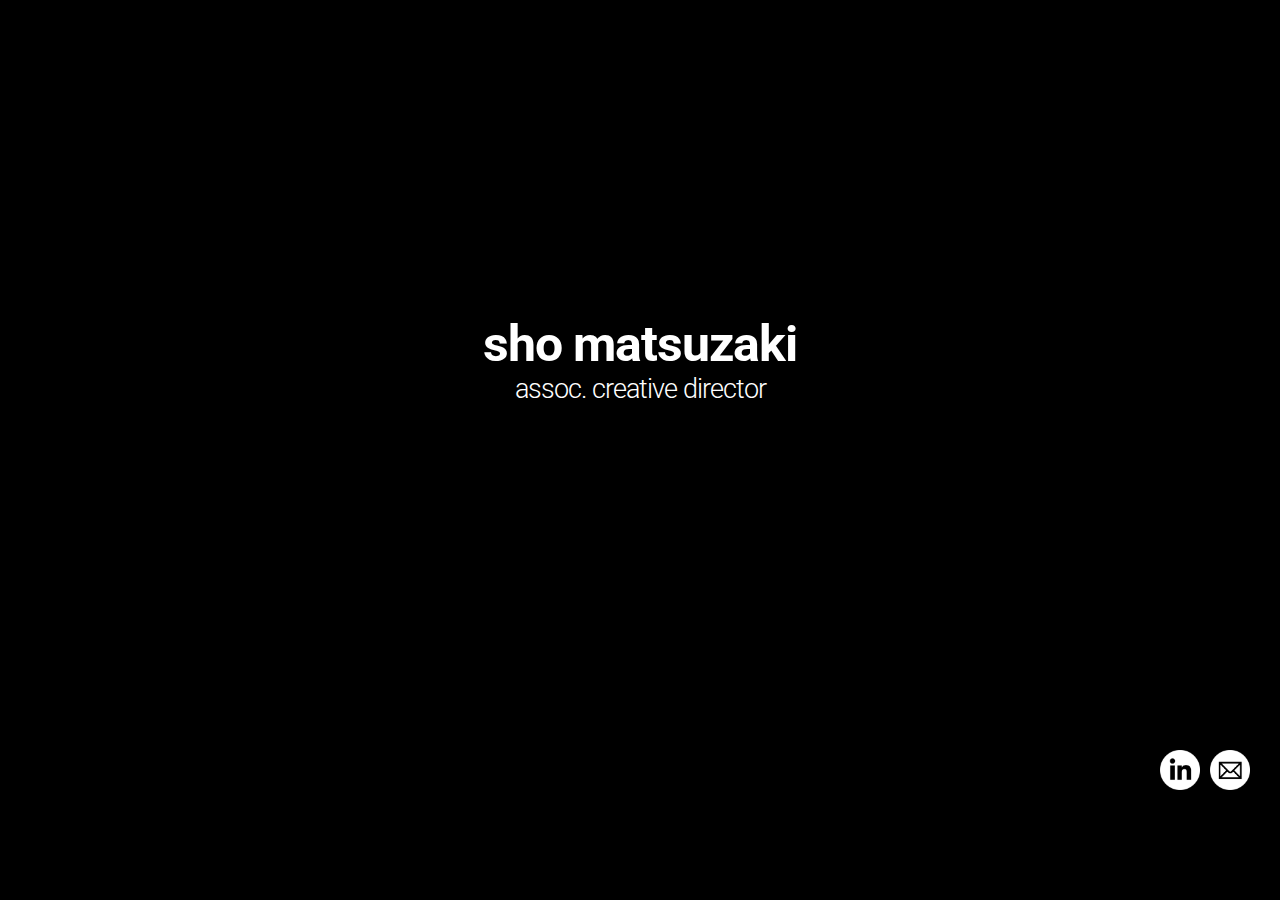
==== index.html @ 1aebb4c6 "Added email and LinkedIn icons, tweaked header." ====
<!DOCTYPE html>
<html lang="en">
	<head>
    	<meta charset="utf-8">
    	<meta name="description" content="Sho Matsuzaki is an Associate Creative Director based in New York City.">
    	<meta name="keywords" content="Sho Matsuzaki, art director, creative director, portfolio, advertising, commercial, producer, creative, tech">
    	<meta name="viewport" content="width=device-width, initial-scale=1">
	
		<title>Sho Matsuzaki</title>
		
		<link rel="stylesheet" href="css/style.css">
		
		<script	src="https://ajax.googleapis.com/ajax/libs/jquery/3.3.1/jquery.min.js"></script>

		<link href="https://fonts.googleapis.com/css?family=Roboto:300,500,700" rel="stylesheet">

		<!-- For favicon -->
		<link rel="apple-touch-icon" sizes="180x180" href="apple-touch-icon.png">
		<link rel="icon" type="image/png" sizes="32x32" href="favicon-32x32.png">
		<link rel="icon" type="image/png" sizes="16x16" href="favicon-16x16.png">
		<link rel="manifest" href="site.webmanifest">
		<link rel="mask-icon" href="safari-pinned-tab.svg" color="#5bbad5">
		<meta name="msapplication-TileColor" content="#da532c">
		<meta name="theme-color" content="#ffffff">
	</head>
	<body>
		<div id='header'>
			<video autoplay preload loop muted playsinline poster="img/reel-poster.jpg">
				<source src="video/reel.mp4" type="video/mp4" codecs="avc1.42E01E,mp4a.40.2">
				<img src="img/reel-poster.jpg">
			</video>
			<div id='name-flex'>
				<div id='name'>sho matsuzaki<span>assoc. creative director</span></div>
			</div>
		</div>
		<div id='container'>
			<div class='subheader'>
				<a id='linkedin' href='https://www.linkedin.com/in/sho-matsuzaki-84176799/' target='_blank'></a>
				<a id='email' href='mailto:sho.g.matsuzaki@gmail.com'></a>
			</div>
			<div id='allprojects'>
				<div class='project'></div>
			</div>
			<div id='about'>

			</div>
			<div class='subheader'>

			</div>
		</div>
		<script type='text/javascript' src='/js/main.js'></script>
	</body>
</html>
---- css/style.css ----
/* 
Project Name: Sho Matsuzaki Portfolio Site
Author: Sho Matsuzaki
*/

/* Box Model Hack */
* { /* Firexfox */ /* Safari/Chrome/iOS/Android */
    box-sizing: border-box; /* IE */
}

body {
    color: #ffffff;
    background-color: #000;
    font-size: 14px;
    font-family: 'Roboto', sans-serif;
    font-weight: 500;
    margin: 0 auto;
    width: 100%;
}

#header {
	display: block;
	position: relative;
	padding-bottom: 56.25%;
	width: 100%;
}

video {
	display: inline-block;
	position: absolute;
	top: 0;
	bottom: 0;
	left: 0;
	right: 0;
	width: 100%;
	height: 100%;
	-o-object-fit: contain;
	   object-fit: contain;
}

#name-flex {
	display: flex;
	display: -webkit-flex; 

	align-items: center;
	-webkit-box-align: center;
	-moz-box-align: center;
	-ms-flex-align: center;
	-webkit-align-items: center;

	justify-content: center;
	-webkit-justify-content: center;
	-webkit-box-pack: center;
	-ms-flex-pack: center;

	position: absolute;
	top: 0;
	bottom: 0;
	left: 0;
	right: 0;
	width: 100%;
	height: 100%;
}

#name {
	position: relative;
	display: block;
	z-index: 10;
	font-weight: 700;
	text-align: center;
}

#name span {
	display: block;
	font-weight: 300;
}

#container {
	margin: 0 30px;
}

.subheader {
	margin: 30px 0;
	display: flex;
	display: -webkit-flex;

	justify-content: flex-end;
	-webkit-justify-content: flex-end;
	-webkit-box-pack: flex-end;
	-ms-flex-pack: flex-end;

	align-items: center;
	-webkit-box-align: center;
	-moz-box-align: center;
	-ms-flex-align: center;
	-webkit-align-items: center;
}

#linkedin {
	width: 40px;
	height: 40px;
	background-image: url('../img/linkedin-icon.png');
	background-size: cover;
	cursor: pointer;
	margin: 0 10px;
}

#email {
	width: 40px;
	height: 40px;
	background-image: url('../img/email-icon.png');
	background-size: cover;
	cursor: pointer;
}

hr {
	border: none;
	height: 1px;
	color: #ffffff;
	background-color: #ffffff;
}

@media only screen and (min-width: 100px) {
	#name {
		letter-spacing: -1px;
		font-size: 30px;
	}

	#name span {
		letter-spacing: -1px;
		font-size: 18px;
	}
}

@media only screen and (min-width: 768px) {
	#name {
		letter-spacing: -1px;
		font-size: 50px;
	}

	#name span {
		letter-spacing: -1px;
		font-size: 27px;
	}
}

@media only screen and (min-width: 1500px) {
	#name {
		letter-spacing: -3px;
		font-size: 70px;
	}

	#name span {
		letter-spacing: -3px;
		font-size: 38px;
	}
}
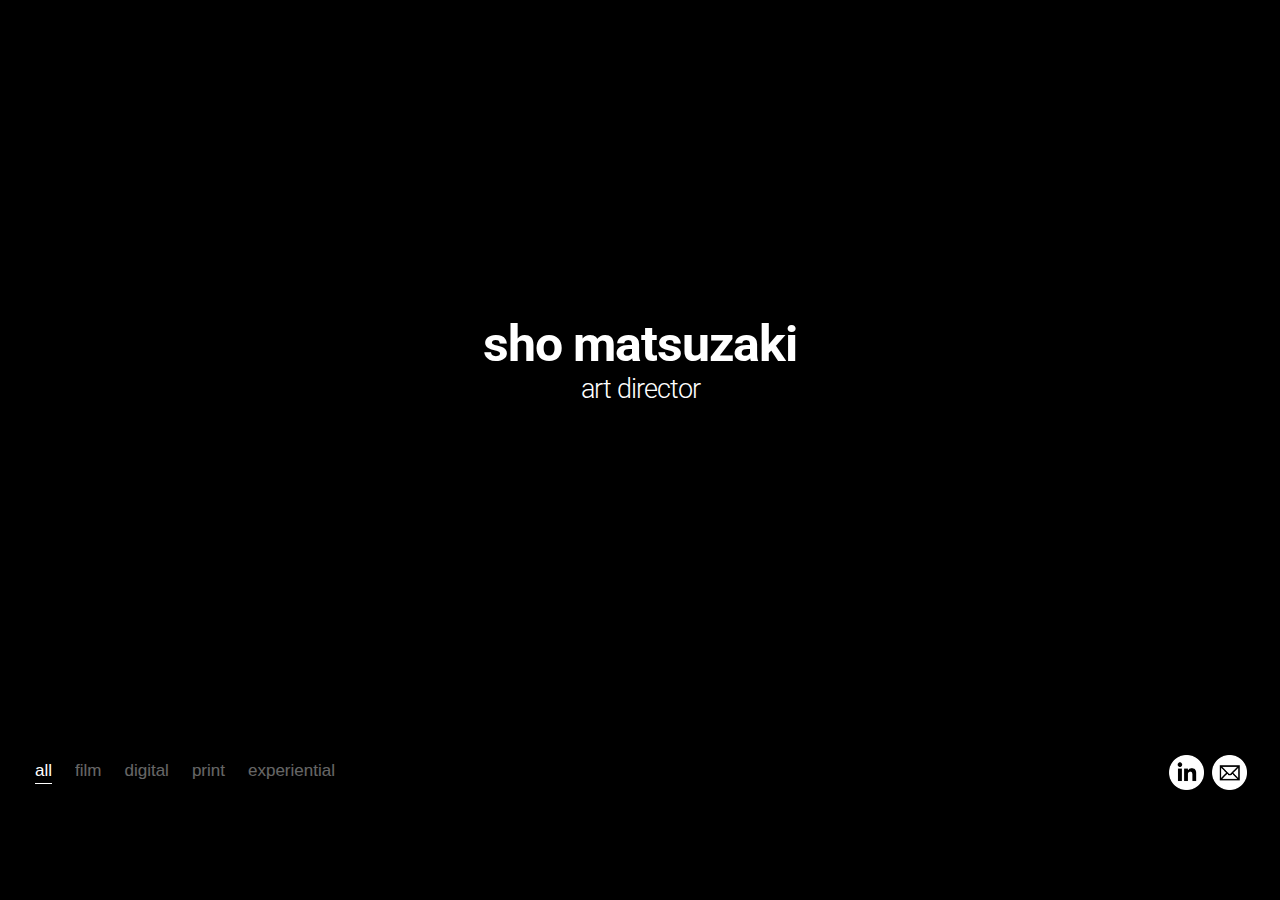
==== commit 01c8c305: "Adjusted responsiveness for mobile." ====
--- a/index.html
+++ b/index.html
@@ -30,16 +30,125 @@
 				<img src="img/reel-poster.jpg">
 			</video>
 			<div id='name-flex'>
-				<div id='name'>sho matsuzaki<span>assoc. creative director</span></div>
+				<div id='name'>sho matsuzaki<span>art director</span></div>
 			</div>
 		</div>
 		<div id='container'>
 			<div class='subheader'>
+				<div id='btncontainer'>
+					<button class='btn active' onclick="filterSelection('all')">all</button>
+					<button class='btn' onclick="filterSelection('film')">film</button>
+					<button class='btn' onclick="filterSelection('digital')">digital</button>
+					<button class='btn' onclick="filterSelection('print')">print</button>
+					<button class='btn' onclick="filterSelection('experiential')">experiential</button>
+				</div>
 				<a id='linkedin' href='https://www.linkedin.com/in/sho-matsuzaki-84176799/' target='_blank'></a>
 				<a id='email' href='mailto:sho.g.matsuzaki@gmail.com'></a>
 			</div>
 			<div id='allprojects'>
-				<div class='project'></div>
+				<!-- macy's find your beautiful -->
+				<div class='project film'>
+					<a class='thumbnail' href='index.html' style="background-image: url('img/findyourbeautiful.jpg');"></a>
+					<div class='projectinfo'>
+						<div class='category'>film //</div>
+						macy's <span>find your beautiful</span>
+					</div>
+				</div>
+				<!-- bacardi snapchat music video -->
+				<div class='project digital'>
+					<a class='thumbnail' href='index.html' style="background-image: url('img/snapchatmusicvideo.jpg');"></a>
+					<div class='projectinfo'>
+						<div class='category'>digital //</div>
+						bacardi <span>snapchat music video</span>
+					</div>
+				</div>
+				<!-- directv sports illustrated swimsuit -->
+				<div class='project film'>
+					<a class='thumbnail' href='index.html' style="background-image: url('img/siswimsuit.jpg');"></a>
+					<div class='projectinfo'>
+						<div class='category'>film //</div>
+						directv <span>sports illustrated swimsuit</span>
+					</div>
+				</div>
+				<!-- columbia records russ per minute -->
+				<div class='project digital'>
+					<a class='thumbnail' href='index.html' style="background-image: url('img/russperminute.jpg');"></a>
+					<div class='projectinfo'>
+						<div class='category'>digital //</div>
+						columbia records <span>russ per minute</span>
+					</div>
+				</div>
+				<!-- macys deeper beauty -->
+				<div class='project film'>
+					<a class='thumbnail' href='index.html' style="background-image: url('img/deeperbeauty.jpg');"></a>
+					<div class='projectinfo'>
+						<div class='category'>film //</div>
+						macys <span>deeper beauty</span>
+					</div>
+				</div>
+				<!-- bombay ingredients of a masterpiece -->
+				<div class='project experiential'>
+					<a class='thumbnail' href='index.html' style="background-image: url('img/ingredientsofamasterpiece.jpg');"></a>
+					<div class='projectinfo'>
+						<div class='category'>experiential //</div>
+						bombay sapphire <span>ingredients of a masterpiece</span></div>
+				</div>
+				<!-- pedigree adoptable mask -->
+				<div class='project digital'>
+					<a class='thumbnail' href='index.html' style="background-image: url('img/adoptablemask.jpg');"></a>
+					<div class='projectinfo'>
+						<div class='category'>digital //</div>
+						pedigree <span>adoptable mask</span>
+					</div>
+				</div>
+				<!-- bacardi lime launch -->
+				<div class='project print'>
+					<a class='thumbnail' href='index.html' style="background-image: url('img/bacardilime.jpg');"></a>
+					<div class='projectinfo'>
+						<div class='category'>print //</div>
+						bacardi <span>lime launch</span>
+					</div>
+				</div>
+				<!-- bombay artifier -->
+				<div class='project digital'>
+					<a class='thumbnail' href='index.html' style="background-image: url('img/artifier.jpg');"></a>
+					<div class='projectinfo'>
+						<div class='category'>digital //</div>
+						bombay sapphire <span>artifier</span>
+					</div>
+				</div>
+				<!-- macys remarkable shot -->
+				<div class='project digital'>
+					<a class='thumbnail' href='index.html' style="background-image: url('img/remarkableshot.jpg');"></a>
+					<div class='projectinfo'>
+						<div class='category'>digital //</div>
+						macys <span>remarkable shot</span>
+					</div>
+				</div>
+				<!-- bacardi halloween -->
+				<div class='project print'>
+					<a class='thumbnail' href='index.html' style="background-image: url('img/bacardihalloween.jpg');"></a>
+					<div class='projectinfo'>
+						<div class='category'>print //</div>
+						bacardi <span>halloween</span>
+					</div>
+				</div>
+				<!-- bombay stirred masterpieces -->
+				<div class='project film'>
+					<a class='thumbnail' href='index.html' style="background-image: url('img/stirredmasterpieces.jpg');"></a>
+					<div class='projectinfo'>
+						<div class='category'>film //</div>
+						bombay sapphire <span>stirred masterpieces</span>
+					</div>
+				</div>
+				<!-- m&m's candyman remix -->
+				<div class='project digital'>
+					<a class='thumbnail' href='index.html' style="background-image: url('img/candymanremix.jpg');"></a>
+					<div class='projectinfo'>
+						<div class='category'>digital //</div>
+						m&m's <span>candyman remix</span>
+					</div>
+				</div>
 			</div>
 			<div id='about'>
 
@@ -48,6 +157,6 @@
 
 			</div>
 		</div>
-		<script type='text/javascript' src='/js/main.js'></script>
+		<script type='text/javascript' src='js/main.js'></script>
 	</body>
 </html>--- a/css/style.css
+++ b/css/style.css
@@ -1,9 +1,8 @@
-/* 
+/*
 Project Name: Sho Matsuzaki Portfolio Site
 Author: Sho Matsuzaki
 */
 
-/* Box Model Hack */
 * { /* Firexfox */ /* Safari/Chrome/iOS/Android */
     box-sizing: border-box; /* IE */
 }
@@ -75,12 +74,7 @@
 	font-weight: 300;
 }
 
-#container {
-	margin: 0 30px;
-}
-
 .subheader {
-	margin: 30px 0;
 	display: flex;
 	display: -webkit-flex;
 
@@ -97,20 +91,119 @@
 }
 
 #linkedin {
-	width: 40px;
-	height: 40px;
 	background-image: url('../img/linkedin-icon.png');
 	background-size: cover;
 	cursor: pointer;
-	margin: 0 10px;
 }
 
 #email {
-	width: 40px;
-	height: 40px;
 	background-image: url('../img/email-icon.png');
 	background-size: cover;
 	cursor: pointer;
+}
+
+.category {
+	display: inline;
+	opacity: .4;
+}
+
+#btncontainer {
+	margin-right: auto;
+}
+
+button {
+	font-weight: 500;
+	text-decoration: none;
+	border: none;
+	background: #000000;
+	padding: 0;
+	opacity: .4;
+	transition:.5s;
+	-o-transition:.5s;
+ 	-ms-transition:.5s;
+ 	-moz-transition:.5s;
+ 	-webkit-transition:.5s;
+ 	cursor: pointer;
+ 	color: #ffffff;
+}
+
+button:hover {
+	border-bottom-width: 1px;
+	border-bottom-style: solid;
+	padding-bottom: 2px;
+	opacity: 1;
+	transition:.5s;
+	-o-transition:.5s;
+ 	-ms-transition:.5s;
+ 	-moz-transition:.5s;
+ 	-webkit-transition:.5s;
+}
+
+button:focus {
+	outline:0;
+}
+
+.active {
+	border-bottom-width: 1px;
+	border-bottom-style: solid;
+	padding-bottom: 2px;
+	opacity: 1;
+}
+
+.show {
+	display: block!important;
+}
+
+#allprojects {
+	display: flex;
+	display: -webkit-flex;
+
+	justify-content: space-around;
+	-webkit-justify-content: space-around;
+	-webkit-box-pack: space-around;
+	-ms-flex-pack: space-around;
+
+	align-items: center;
+	-webkit-box-align: center;
+	-moz-box-align: center;
+	-ms-flex-align: center;
+	-webkit-align-items: center;
+
+	flex-wrap: wrap;
+}
+
+.project {
+	/*By default, no projects appear*/
+	display: none;
+}
+
+.thumbnail {
+	display: block;
+	background-size: cover;
+	cursor: pointer;
+	opacity: 1;
+	transition:.5s;
+	-o-transition:.5s;
+ 	-ms-transition:.5s;
+ 	-moz-transition:.5s;
+ 	-webkit-transition:.5s;
+}
+
+.thumbnail:hover {
+	opacity: .5;
+	transition:.5s;
+	-o-transition:.5s;
+ 	-ms-transition:.5s;
+ 	-moz-transition:.5s;
+ 	-webkit-transition:.5s;
+}
+
+.projectinfo {
+	text-align: center;
+}
+
+.projectinfo span {
+	font-weight: 300;
 }
 
 hr {
@@ -120,7 +213,19 @@
 	background-color: #ffffff;
 }
 
+/*----------------------------------*/
+/* MEDIA QUERIES                    */
+/*----------------------------------*/
+
 @media only screen and (min-width: 100px) {
+	#container {
+		margin: 0 20px;
+	}
+
+	.subheader {
+		margin: 24px 0;
+	}
+
 	#name {
 		letter-spacing: -1px;
 		font-size: 30px;
@@ -130,9 +235,43 @@
 		letter-spacing: -1px;
 		font-size: 18px;
 	}
+
+	#linkedin, #email {
+		width: 23px;
+		height: 23px;
+	}
+
+	#linkedin {
+		margin-right: 6px;
+	}
+
+	.thumbnail {
+		width: 90vw;
+		height: 50.5vw;
+	}
+
+	.projectinfo, button {
+		font-size: 12px;
+	}
+
+	.projectinfo {
+		margin: 14px 0 26px 0;
+	}
+
+	button {
+		margin: 0 4px;
+	}
 }
 
 @media only screen and (min-width: 768px) {
+	#container {
+		margin: 0 25px;
+	}
+
+	.subheader {
+		margin: 35px 0;
+	}
+
 	#name {
 		letter-spacing: -1px;
 		font-size: 50px;
@@ -142,16 +281,72 @@
 		letter-spacing: -1px;
 		font-size: 27px;
 	}
+
+	#linkedin, #email {
+		width: 35px;
+		height: 35px;
+		margin-right: 8px;
+	}
+
+	.thumbnail {
+		width: 46vw;
+		height: 27vw;
+	}
+
+	.projectinfo, button {
+		font-size: 13.5px;
+	}
+
+	button {
+		margin: 0 8px;
+	}
+
+	.projectinfo {
+		margin: 16px 0 36px 0;
+	}
+}
+
+@media only screen and (min-width: 1000px) {
+	.projectinfo, button {
+		font-size: 17px;
+	}
+
+	button {
+		margin: 0 10px;
+	}
 }
 
 @media only screen and (min-width: 1500px) {
+	#container {
+		margin: 0 30px;
+	}
+
+	.subheader {
+		margin: 40px 0;
+	}
+
 	#name {
 		letter-spacing: -3px;
 		font-size: 70px;
 	}
 
 	#name span {
-		letter-spacing: -3px;
+		letter-spacing: -2px;
 		font-size: 38px;
 	}
+
+	#linkedin, #email {
+		width: 40px;
+		height: 40px;
+		margin-right: 10px;
+	}
+
+	.thumbnail {
+		width: 46vw;
+		height: 27vw;
+	}
+
+	.projectinfo {
+		margin: 20px 0 44px 0;
+	}
 }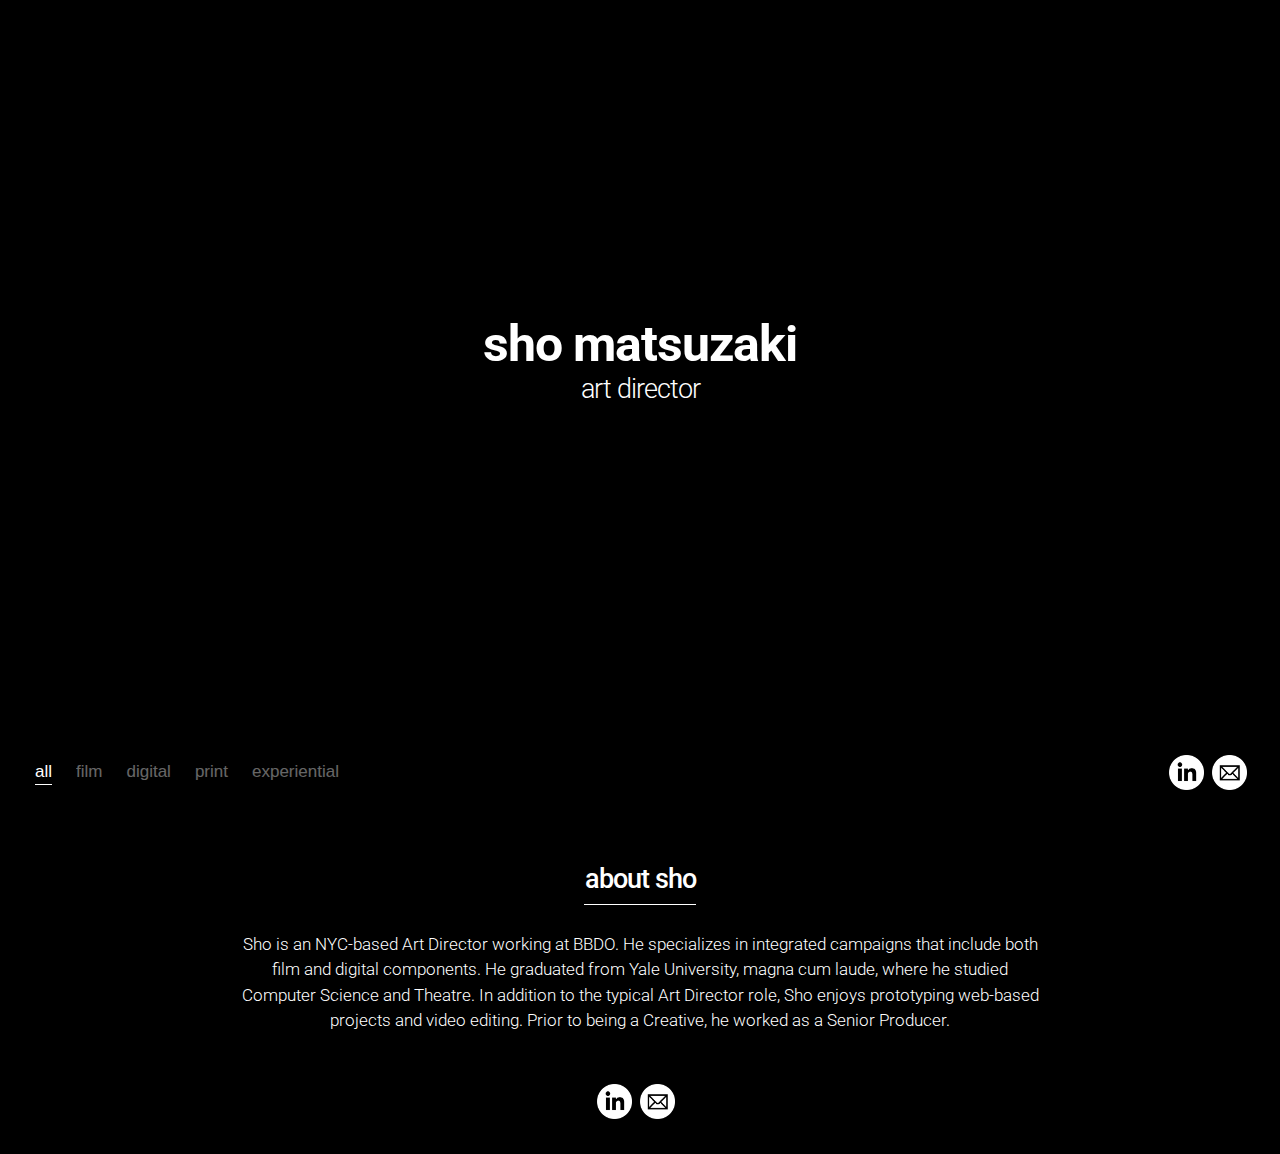
==== commit dbf1d266: "Added about me and footer." ====
--- a/index.html
+++ b/index.html
@@ -34,7 +34,7 @@
 			</div>
 		</div>
 		<div id='container'>
-			<div class='subheader'>
+			<div class='subheader rightaligned'>
 				<div id='btncontainer'>
 					<button class='btn active' onclick="filterSelection('all')">all</button>
 					<button class='btn' onclick="filterSelection('film')">film</button>
@@ -151,10 +151,12 @@
 				</div>
 			</div>
 			<div id='about'>
-
+				<h2>about sho</h2>
+				Sho is an NYC-based Art Director working at BBDO. He specializes in integrated campaigns that include both film and digital components. He graduated from Yale University, magna cum laude, where he studied Computer Science and Theatre. In addition to the typical Art Director role, Sho enjoys prototyping web-based projects and video editing. Prior to being a Creative, he worked as a Senior Producer.
 			</div>
-			<div class='subheader'>
-
+			<div class='subheader centered'>
+				<a id='linkedin' href='https://www.linkedin.com/in/sho-matsuzaki-84176799/' target='_blank'></a>
+				<a id='email' href='mailto:sho.g.matsuzaki@gmail.com'></a>
 			</div>
 		</div>
 		<script type='text/javascript' src='js/main.js'></script>
--- a/css/style.css
+++ b/css/style.css
@@ -78,16 +78,25 @@
 	display: flex;
 	display: -webkit-flex;
 
-	justify-content: flex-end;
-	-webkit-justify-content: flex-end;
-	-webkit-box-pack: flex-end;
-	-ms-flex-pack: flex-end;
-
 	align-items: center;
 	-webkit-box-align: center;
 	-moz-box-align: center;
 	-ms-flex-align: center;
 	-webkit-align-items: center;
+}
+
+.rightaligned {
+	justify-content: flex-end;
+	-webkit-justify-content: flex-end;
+	-webkit-box-pack: flex-end;
+	-ms-flex-pack: flex-end;
+}
+
+.centered {
+	justify-content: center;
+	-webkit-justify-content: center;
+	-webkit-box-pack: center;
+	-ms-flex-pack: center;
 }
 
 #linkedin {
@@ -206,6 +215,23 @@
 	font-weight: 300;
 }
 
+#about {
+	display: block;
+	font-weight: 300;
+	line-height: 1.5;
+	text-align: center;
+}
+
+h2 {
+	display: block;
+	font-weight: 500;
+	padding: 4px 0;
+	margin: 0 auto;
+	text-align: center;
+	border-bottom-width: 1px;
+	border-bottom-style: solid;
+}
+
 hr {
 	border: none;
 	height: 1px;
@@ -231,7 +257,7 @@
 		font-size: 30px;
 	}
 
-	#name span {
+	#name span, h2 {
 		letter-spacing: -1px;
 		font-size: 18px;
 	}
@@ -261,6 +287,16 @@
 	button {
 		margin: 0 4px;
 	}
+
+	#about {
+		margin: 20px auto 40px auto;
+		width: 100%;
+	}
+	
+	h2 {
+		width: 76px;
+		margin-bottom: 18px;
+	}
 }
 
 @media only screen and (min-width: 768px) {
@@ -277,7 +313,7 @@
 		font-size: 50px;
 	}
 
-	#name span {
+	#name span, h2 {
 		letter-spacing: -1px;
 		font-size: 27px;
 	}
@@ -304,15 +340,29 @@
 	.projectinfo {
 		margin: 16px 0 36px 0;
 	}
+
+	#about {
+		margin: 30px auto 50px auto;
+		width: 700px;
+	}
+
+	h2 {
+		width: 112px;
+		margin-bottom: 27px;
+	}
 }
 
 @media only screen and (min-width: 1000px) {
-	.projectinfo, button {
+	body, .projectinfo, button {
 		font-size: 17px;
 	}
 
 	button {
 		margin: 0 10px;
+	}
+
+	#about {
+		width: 800px;
 	}
 }
 
@@ -349,4 +399,15 @@
 	.projectinfo {
 		margin: 20px 0 44px 0;
 	}
+
+	#about {
+		margin: 40px auto 60px auto;
+		width: 900px;
+	}
+
+	h2 {
+		font-size: 30px;
+		width: 128px;
+		margin-bottom: 30px;
+	}
 }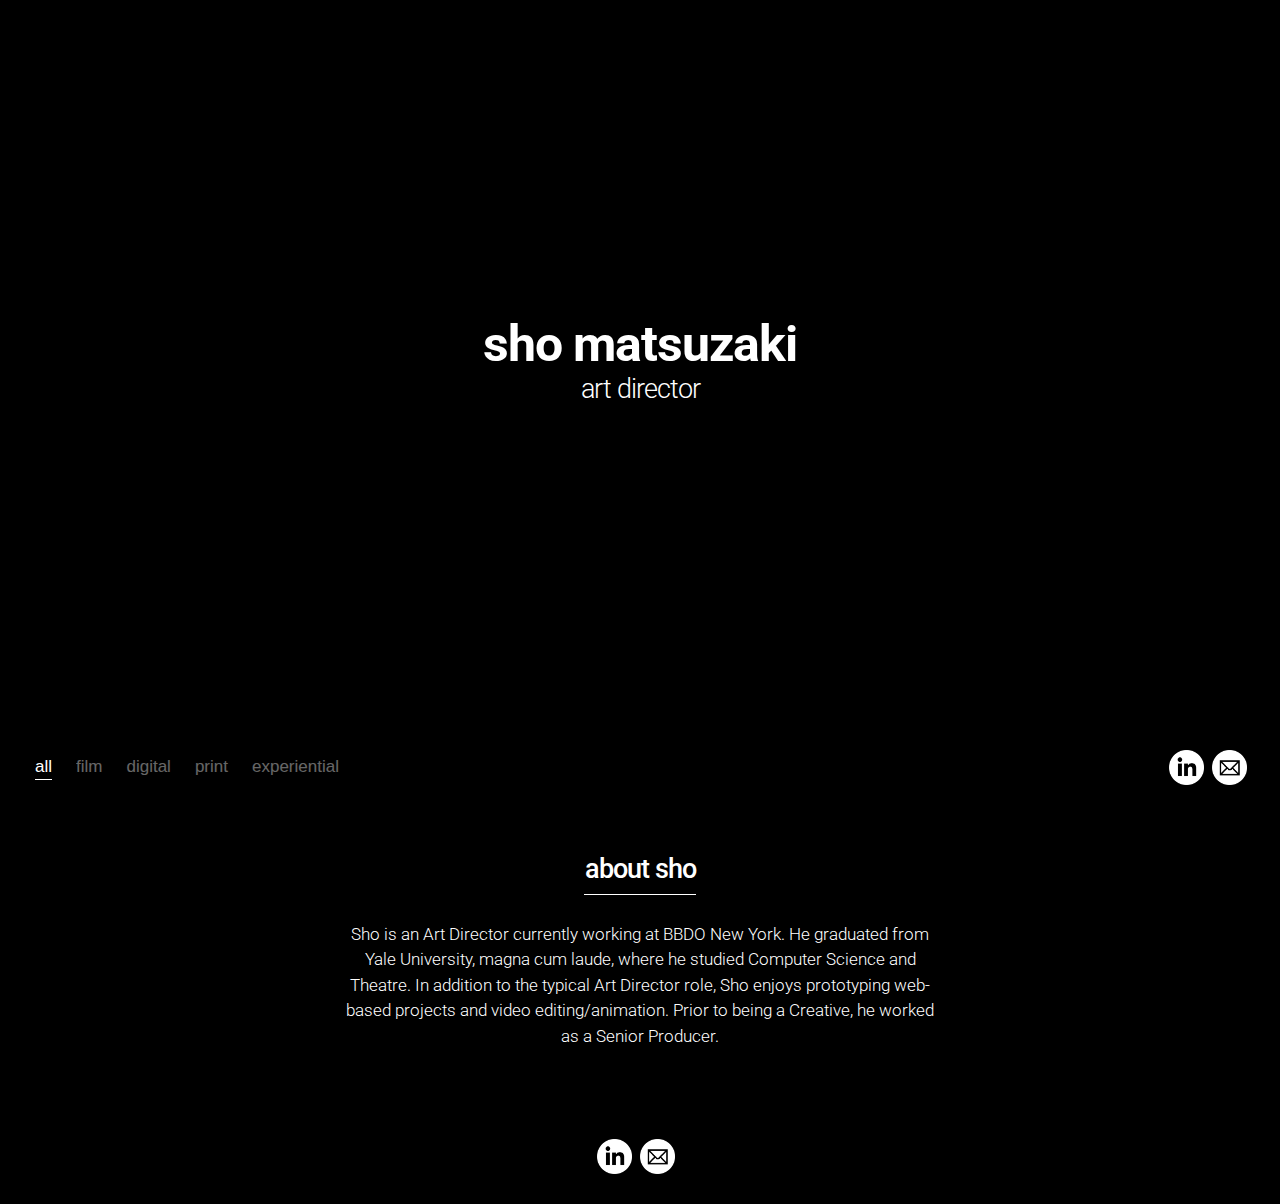
==== commit bb480545: "Added view for print pieces." ====
--- a/index.html
+++ b/index.html
@@ -2,7 +2,7 @@
 <html lang="en">
 	<head>
     	<meta charset="utf-8">
-    	<meta name="description" content="Sho Matsuzaki is an Associate Creative Director based in New York City.">
+    	<meta name="description" content="Sho Matsuzaki is an Art Director based in New York City.">
     	<meta name="keywords" content="Sho Matsuzaki, art director, creative director, portfolio, advertising, commercial, producer, creative, tech">
     	<meta name="viewport" content="width=device-width, initial-scale=1">
 	
@@ -12,7 +12,7 @@
 		
 		<script	src="https://ajax.googleapis.com/ajax/libs/jquery/3.3.1/jquery.min.js"></script>
 
-		<link href="https://fonts.googleapis.com/css?family=Roboto:300,500,700" rel="stylesheet">
+		<link href="https://fonts.googleapis.com/css?family=Roboto:300,500" rel="stylesheet">
 
 		<!-- For favicon -->
 		<link rel="apple-touch-icon" sizes="180x180" href="apple-touch-icon.png">
@@ -24,6 +24,14 @@
 		<meta name="theme-color" content="#ffffff">
 	</head>
 	<body>
+		<!--
+		I grow old ... I grow old ...
+		I shall wear the bottoms of my trousers rolled.
+		Shall I part my hair behind?   Do I dare to eat a peach?
+		I shall wear white flannel trousers, and walk upon the beach.
+		I have heard the mermaids singing, each to each.
+		I do not think that they will sing to me. - T.S. Eliot (my favorite poem)
+		-->
 		<div id='header'>
 			<video autoplay preload loop muted playsinline poster="img/reel-poster.jpg">
 				<source src="video/reel.mp4" type="video/mp4" codecs="avc1.42E01E,mp4a.40.2">
@@ -48,7 +56,7 @@
 			<div id='allprojects'>
 				<!-- macy's find your beautiful -->
 				<div class='project film'>
-					<a class='thumbnail' href='index.html' style="background-image: url('img/findyourbeautiful.jpg');"></a>
+					<a class='thumbnail' href='findyourbeautiful.html' style="background-image: url('img/findyourbeautiful.jpg');"></a>
 					<div class='projectinfo'>
 						<div class='category'>film //</div>
 						macy's <span>find your beautiful</span>
@@ -56,23 +64,23 @@
 				</div>
 				<!-- bacardi snapchat music video -->
 				<div class='project digital'>
-					<a class='thumbnail' href='index.html' style="background-image: url('img/snapchatmusicvideo.jpg');"></a>
+					<a class='thumbnail' href='snapchatmusicvideo.html' style="background-image: url('img/snapchatmusicvideo.jpg');"></a>
 					<div class='projectinfo'>
 						<div class='category'>digital //</div>
 						bacardi <span>snapchat music video</span>
 					</div>
 				</div>
 				<!-- directv sports illustrated swimsuit -->
-				<div class='project film'>
-					<a class='thumbnail' href='index.html' style="background-image: url('img/siswimsuit.jpg');"></a>
+				<div class='project film print'>
+					<a class='thumbnail' href='siswimsuit.html' style="background-image: url('img/siswimsuit.jpg');"></a>
 					<div class='projectinfo'>
-						<div class='category'>film //</div>
+						<div class='category'>film + print //</div>
 						directv <span>sports illustrated swimsuit</span>
 					</div>
 				</div>
 				<!-- columbia records russ per minute -->
 				<div class='project digital'>
-					<a class='thumbnail' href='index.html' style="background-image: url('img/russperminute.jpg');"></a>
+					<a class='thumbnail' href='russperminute.html' style="background-image: url('img/russperminute.jpg');"></a>
 					<div class='projectinfo'>
 						<div class='category'>digital //</div>
 						columbia records <span>russ per minute</span>
@@ -80,7 +88,7 @@
 				</div>
 				<!-- macys deeper beauty -->
 				<div class='project film'>
-					<a class='thumbnail' href='index.html' style="background-image: url('img/deeperbeauty.jpg');"></a>
+					<a class='thumbnail' href='deeperbeauty.html' style="background-image: url('img/deeperbeauty.jpg');"></a>
 					<div class='projectinfo'>
 						<div class='category'>film //</div>
 						macys <span>deeper beauty</span>
@@ -88,14 +96,14 @@
 				</div>
 				<!-- bombay ingredients of a masterpiece -->
 				<div class='project experiential'>
-					<a class='thumbnail' href='index.html' style="background-image: url('img/ingredientsofamasterpiece.jpg');"></a>
+					<a class='thumbnail' href='ingredientsofamasterpiece.html' style="background-image: url('img/ingredientsofamasterpiece.jpg');"></a>
 					<div class='projectinfo'>
 						<div class='category'>experiential //</div>
 						bombay sapphire <span>ingredients of a masterpiece</span></div>
 				</div>
 				<!-- pedigree adoptable mask -->
 				<div class='project digital'>
-					<a class='thumbnail' href='index.html' style="background-image: url('img/adoptablemask.jpg');"></a>
+					<a class='thumbnail' href='adoptablemask.html' style="background-image: url('img/adoptablemask.jpg');"></a>
 					<div class='projectinfo'>
 						<div class='category'>digital //</div>
 						pedigree <span>adoptable mask</span>
@@ -103,7 +111,7 @@
 				</div>
 				<!-- bacardi lime launch -->
 				<div class='project print'>
-					<a class='thumbnail' href='index.html' style="background-image: url('img/bacardilime.jpg');"></a>
+					<a class='thumbnail' href='bacardilime.html' style="background-image: url('img/bacardilime.jpg');"></a>
 					<div class='projectinfo'>
 						<div class='category'>print //</div>
 						bacardi <span>lime launch</span>
@@ -111,7 +119,7 @@
 				</div>
 				<!-- bombay artifier -->
 				<div class='project digital'>
-					<a class='thumbnail' href='index.html' style="background-image: url('img/artifier.jpg');"></a>
+					<a class='thumbnail' href='artifier.html' style="background-image: url('img/artifier.jpg');"></a>
 					<div class='projectinfo'>
 						<div class='category'>digital //</div>
 						bombay sapphire <span>artifier</span>
@@ -119,7 +127,7 @@
 				</div>
 				<!-- macys remarkable shot -->
 				<div class='project digital'>
-					<a class='thumbnail' href='index.html' style="background-image: url('img/remarkableshot.jpg');"></a>
+					<a class='thumbnail' href='remarkableshot.html' style="background-image: url('img/remarkableshot.jpg');"></a>
 					<div class='projectinfo'>
 						<div class='category'>digital //</div>
 						macys <span>remarkable shot</span>
@@ -127,23 +135,23 @@
 				</div>
 				<!-- bacardi halloween -->
 				<div class='project print'>
-					<a class='thumbnail' href='index.html' style="background-image: url('img/bacardihalloween.jpg');"></a>
+					<a class='thumbnail' href='bacardihalloween.html' style="background-image: url('img/bacardihalloween.jpg');"></a>
 					<div class='projectinfo'>
 						<div class='category'>print //</div>
 						bacardi <span>halloween</span>
 					</div>
 				</div>
 				<!-- bombay stirred masterpieces -->
-				<div class='project film'>
-					<a class='thumbnail' href='index.html' style="background-image: url('img/stirredmasterpieces.jpg');"></a>
+				<div class='project film experiential'>
+					<a class='thumbnail' href='stirredmasterpieces.html' style="background-image: url('img/stirredmasterpieces.jpg');"></a>
 					<div class='projectinfo'>
-						<div class='category'>film //</div>
+						<div class='category'>film + experiential //</div>
 						bombay sapphire <span>stirred masterpieces</span>
 					</div>
 				</div>
 				<!-- m&m's candyman remix -->
 				<div class='project digital'>
-					<a class='thumbnail' href='index.html' style="background-image: url('img/candymanremix.jpg');"></a>
+					<a class='thumbnail' href='candymanremix.html' style="background-image: url('img/candymanremix.jpg');"></a>
 					<div class='projectinfo'>
 						<div class='category'>digital //</div>
 						m&m's <span>candyman remix</span>
@@ -152,7 +160,7 @@
 			</div>
 			<div id='about'>
 				<h2>about sho</h2>
-				Sho is an NYC-based Art Director working at BBDO. He specializes in integrated campaigns that include both film and digital components. He graduated from Yale University, magna cum laude, where he studied Computer Science and Theatre. In addition to the typical Art Director role, Sho enjoys prototyping web-based projects and video editing. Prior to being a Creative, he worked as a Senior Producer.
+				Sho is an Art Director currently working at BBDO New York. He graduated from Yale University, magna cum laude, where he studied Computer Science and Theatre. In addition to the typical Art Director role, Sho enjoys prototyping web-based projects and video editing/animation. Prior to being a Creative, he worked as a Senior Producer.
 			</div>
 			<div class='subheader centered'>
 				<a id='linkedin' href='https://www.linkedin.com/in/sho-matsuzaki-84176799/' target='_blank'></a>
--- a/css/style.css
+++ b/css/style.css
@@ -8,10 +8,12 @@
 }
 
 body {
+	/*----MAIN STYLE GUIDE----*/
     color: #ffffff;
     background-color: #000;
+    font-family: 'Roboto', sans-serif;
+    /*-------------------*/
     font-size: 14px;
-    font-family: 'Roboto', sans-serif;
     font-weight: 500;
     margin: 0 auto;
     width: 100%;
@@ -163,7 +165,7 @@
 	display: block!important;
 }
 
-#allprojects {
+#allprojects, #printview {
 	display: flex;
 	display: -webkit-flex;
 
@@ -232,6 +234,17 @@
 	border-bottom-style: solid;
 }
 
+/*----------------------------------*/
+/* DETAIL PAGES                     */
+/*----------------------------------*/
+
+#subname {
+	margin-right: auto;
+	text-decoration: none;
+	color: #ffffff;
+	display: inline-block;
+}
+
 hr {
 	border: none;
 	height: 1px;
@@ -239,6 +252,118 @@
 	background-color: #ffffff;
 }
 
+#projectcontainer {
+	margin: 0 auto;
+}
+
+h3 {
+	display: block;
+	margin: 20px auto 20px auto;
+	text-align: center;
+	font-size: 24px;
+	font-weight: 500;
+}
+
+h3 span {
+	font-weight: 300;
+}
+
+p {
+	display: block;
+	margin: 10px auto 60px auto;
+	font-weight: 300;
+	line-height: 1.5;
+	text-align: left;
+	font-size: 15px;
+}
+
+.projectvid {
+	display: block;
+	position: relative;
+	padding-bottom: 56.25%;
+	height: 0;
+	overflow: hidden;
+	max-width: 100%;
+}
+
+.projectvid iframe, object, embed {
+	position: absolute;
+	top: 0;
+	left: 0;
+	width: 100%;
+	height: 100%;
+}
+
+#nav {
+	display: flex;
+	display: -webkit-flex;
+
+	justify-content: center;
+	-webkit-justify-content: center;
+	-webkit-box-pack: center;
+	-ms-flex-pack: center;
+
+	align-items: center;
+	-webkit-box-align: center;
+	-moz-box-align: center;
+	-ms-flex-align: center;
+	-webkit-align-items: center;
+}
+
+.navoption {
+	opacity: .4;
+	transition:.5s;
+	-o-transition:.5s;
+ 	-ms-transition:.5s;
+ 	-moz-transition:.5s;
+ 	-webkit-transition:.5s;
+ 	text-decoration: none;
+ 	color: #ffffff;
+}
+
+.arrow {
+	border: solid white;
+ 	border-width: 0 1px 1px 0;
+ 	display: inline-block;
+}
+
+#leftarrow {
+	transform: rotate(135deg);
+  	-webkit-transform: rotate(135deg);
+  	margin-left: 20px;
+}
+
+#rightarrow {
+	transform: rotate(-45deg);
+  	-webkit-transform: rotate(-45deg);
+  	margin-right: 20px;
+}
+
+#home {
+	background-image: url('../img/home-icon.png');
+	background-size: cover;
+	opacity: .4;
+	transition:.5s;
+	-o-transition:.5s;
+ 	-ms-transition:.5s;
+ 	-moz-transition:.5s;
+ 	-webkit-transition:.5s;
+}
+
+.navoption:hover, #home:hover {
+	opacity: 1;
+	transition:.5s;
+	-o-transition:.5s;
+ 	-ms-transition:.5s;
+ 	-moz-transition:.5s;
+ 	-webkit-transition:.5s;
+}
+
+#printview img {
+	width: 100%;
+	padding-bottom: 12px;
+}
+
 /*----------------------------------*/
 /* MEDIA QUERIES                    */
 /*----------------------------------*/
@@ -248,7 +373,7 @@
 		margin: 0 20px;
 	}
 
-	.subheader {
+	.subheader, .projectvid {
 		margin: 24px 0;
 	}
 
@@ -257,7 +382,7 @@
 		font-size: 30px;
 	}
 
-	#name span, h2 {
+	#name span, h2, #subname, h3 {
 		letter-spacing: -1px;
 		font-size: 18px;
 	}
@@ -289,7 +414,7 @@
 	}
 
 	#about {
-		margin: 20px auto 40px auto;
+		margin: 20px auto 70px auto;
 		width: 100%;
 	}
 	
@@ -297,6 +422,45 @@
 		width: 76px;
 		margin-bottom: 18px;
 	}
+
+	#projectcontainer {
+		width: 100%;
+	}
+
+	p {
+		font-size: 13px;
+		width: 100%;
+	}
+
+	#nav {
+		margin: 24px auto 24px auto;
+	}
+
+	.navtext {
+		display: none;
+	}
+
+	#home, .navoption {
+		opacity: 1;
+	}
+
+	#home {
+		width: 18px;
+		height: 18px;
+		margin: 0 30px;
+	}
+
+	.arrow {
+		padding: 5px;
+	}
+
+	#printview {
+		margin: 30px 0;
+	}
+
+	.printportrait, .printlandscape {
+		width: 91vw;
+	}
 }
 
 @media only screen and (min-width: 768px) {
@@ -304,8 +468,8 @@
 		margin: 0 25px;
 	}
 
-	.subheader {
-		margin: 35px 0;
+	.subheader, .projectvid {
+		margin: 30px 0;
 	}
 
 	#name {
@@ -313,7 +477,7 @@
 		font-size: 50px;
 	}
 
-	#name span, h2 {
+	#name span, h2, #subname, h3 {
 		letter-spacing: -1px;
 		font-size: 27px;
 	}
@@ -342,7 +506,7 @@
 	}
 
 	#about {
-		margin: 30px auto 50px auto;
+		margin: 30px auto 90px auto;
 		width: 700px;
 	}
 
@@ -350,6 +514,38 @@
 		width: 112px;
 		margin-bottom: 27px;
 	}
+
+	#projectcontainer {
+		width: 85%;
+	}
+
+	p {
+		font-size: 15px;
+		width: 500px;
+	}
+
+	#nav {
+		margin: 40px auto 40px auto;
+	}
+
+	.navtext {
+		display: inline;
+		vertical-align: top;
+	}
+
+	.arrow {
+		padding: 8px;
+	}
+
+	#home {
+		width: 26px;
+		height: 26px;
+		margin: 0 40px;
+	}
+
+	.printportrait {
+		width: 38vw;
+	}
 }
 
 @media only screen and (min-width: 1000px) {
@@ -361,8 +557,30 @@
 		margin: 0 10px;
 	}
 
-	#about {
-		width: 800px;
+	#about, p {
+		width: 600px;
+	}
+
+	#home, .navoption {
+		opacity: .4;
+	}
+
+	#home {
+		width: 30px;
+		height: 30px;
+		margin: 0 50px;
+	}
+
+	#nav {
+		margin: 50px auto 50px auto;
+	}
+
+	.arrow {
+		padding: 10px;
+	}
+
+	.printportrait {
+		width: 40vw;
 	}
 }
 
@@ -371,8 +589,8 @@
 		margin: 0 30px;
 	}
 
-	.subheader {
-		margin: 40px 0;
+	.subheader, .projectvid {
+		margin: 35px 0;
 	}
 
 	#name {
@@ -380,9 +598,9 @@
 		font-size: 70px;
 	}
 
-	#name span {
+	#name span, #subname, h3 {
 		letter-spacing: -2px;
-		font-size: 38px;
+		font-size: 36px;
 	}
 
 	#linkedin, #email {
@@ -391,17 +609,12 @@
 		margin-right: 10px;
 	}
 
-	.thumbnail {
-		width: 46vw;
-		height: 27vw;
-	}
-
 	.projectinfo {
 		margin: 20px 0 44px 0;
 	}
 
 	#about {
-		margin: 40px auto 60px auto;
+		margin: 40px auto 100px auto;
 		width: 900px;
 	}
 
@@ -410,4 +623,8 @@
 		width: 128px;
 		margin-bottom: 30px;
 	}
+
+	#projectcontainer {
+		width: 85%;
+	}
 }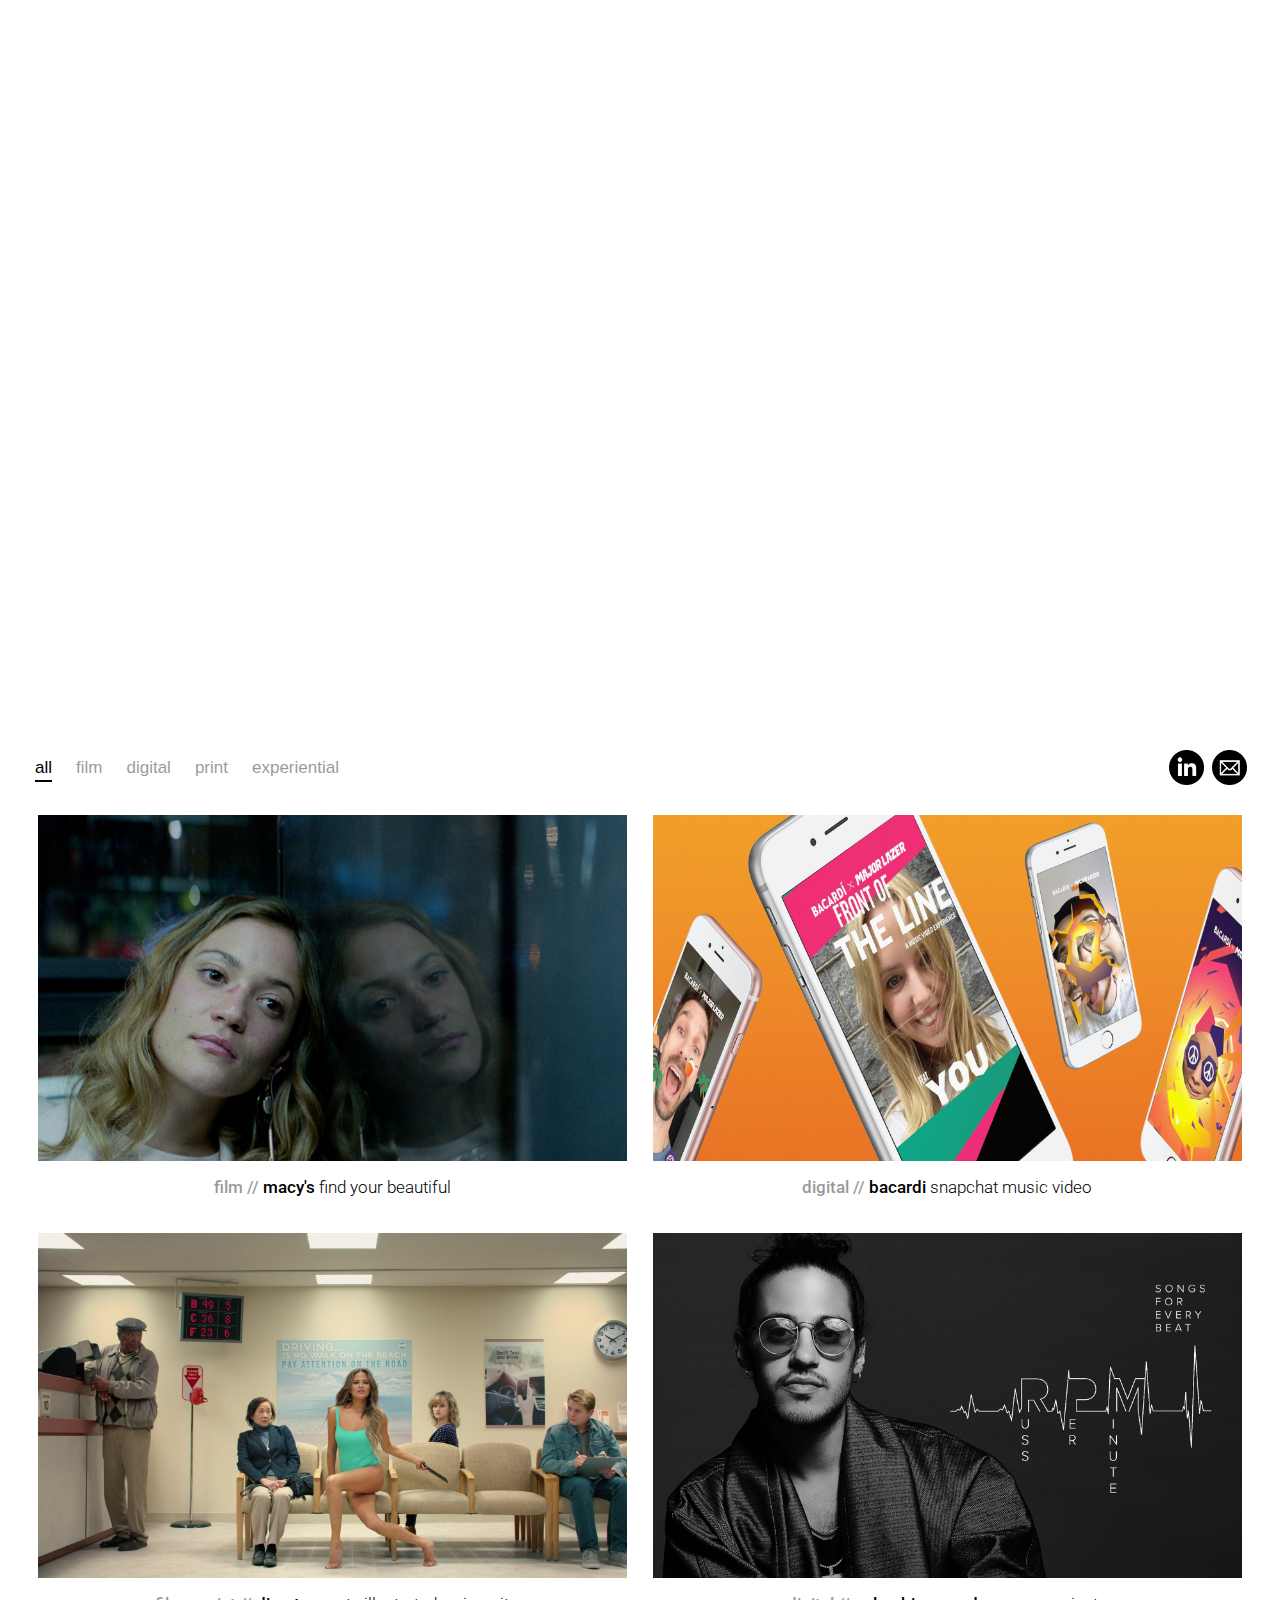
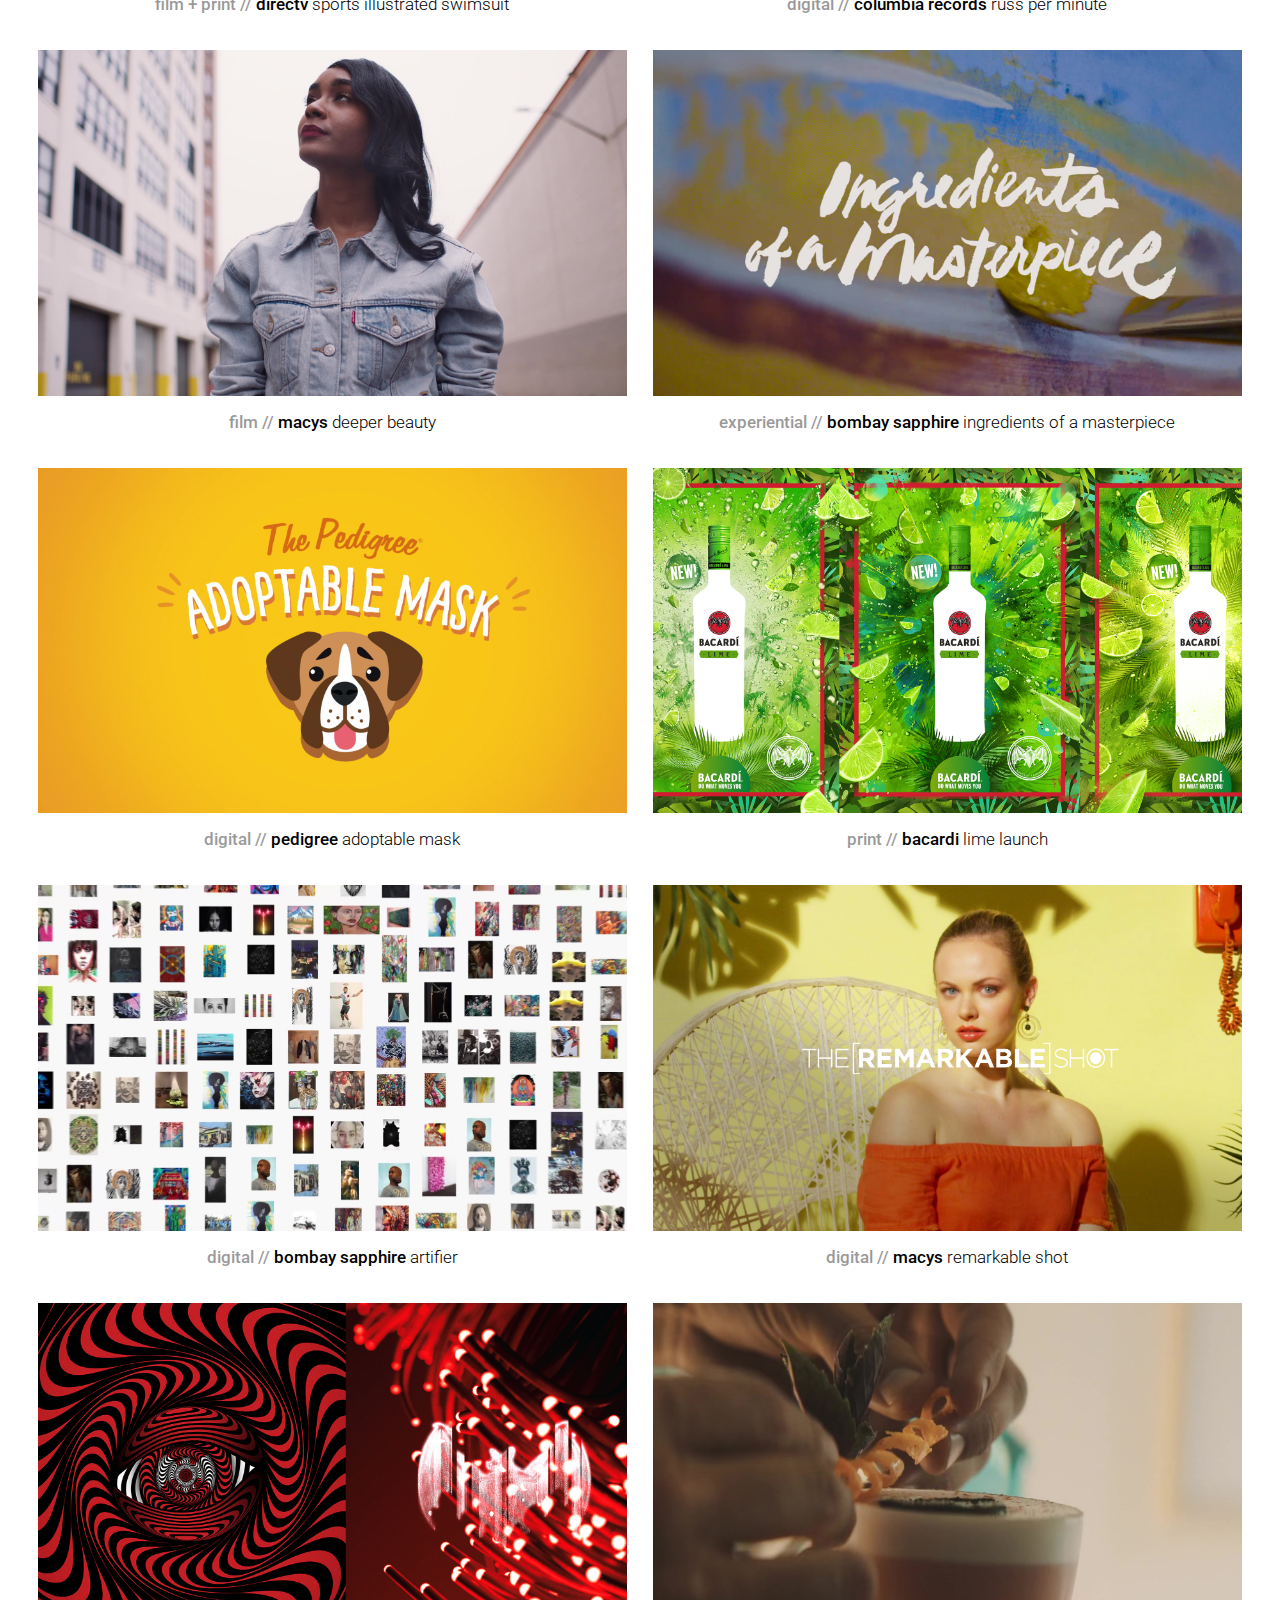
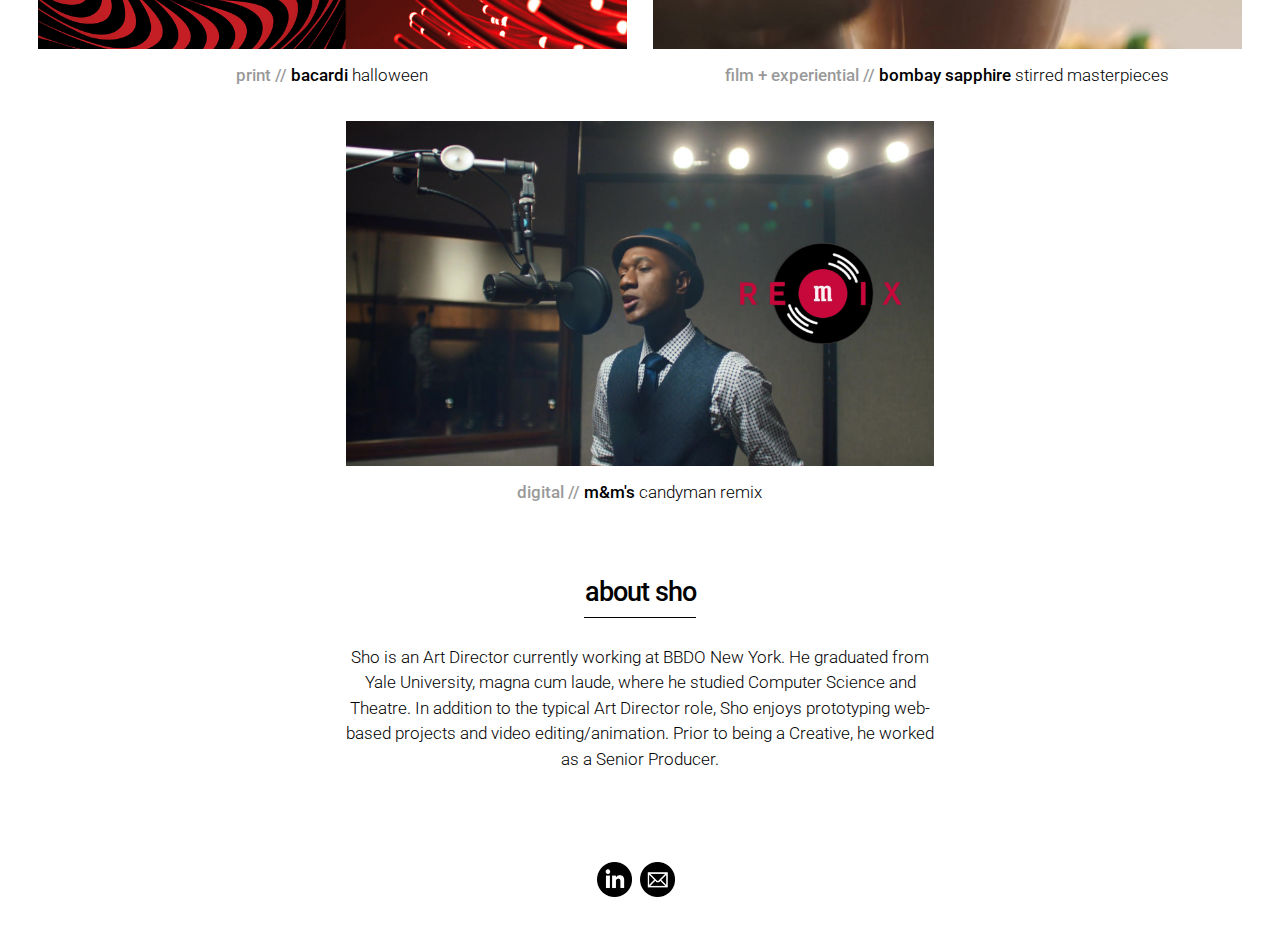
==== commit 903e72df: "Added letter descrambling in header." ====
--- a/index.html
+++ b/index.html
@@ -38,7 +38,10 @@
 				<img src="img/reel-poster.jpg">
 			</video>
 			<div id='name-flex'>
-				<div id='name'>sho matsuzaki<span>art director</span></div>
+				<div id ='name-block'>
+					<div id='name'><span class='rand1 ltr'> </span><span class='rand1 ltr'> </span><span class='rand1 ltr'> </span><span class='rand1 ltr'> </span><span class='rand1 ltr'> </span><span class='rand1 ltr'> </span><span class='rand1 ltr'> </span><span class='rand1 ltr'> </span><span class='rand1 ltr'> </span><span class='rand1 ltr'> </span><span class='rand1 ltr'> </span><span class='rand1 ltr'> </span><span class='rand1 ltr'> </span></div>
+					<div id='role'><span class='rand2 ltr'> </span><span class='rand2 ltr'> </span><span class='rand2 ltr'> </span><span class='rand2 ltr'> </span><span class='rand2 ltr'> </span><span class='rand2 ltr'> </span><span class='rand2 ltr'> </span><span class='rand2 ltr'> </span><span class='rand2 ltr'> </span><span class='rand2 ltr'> </span><span class='rand2 ltr'> </span><span class='rand2 ltr'> </span></div>
+				</div>
 			</div>
 		</div>
 		<div id='container'>
--- a/css/style.css
+++ b/css/style.css
@@ -9,10 +9,11 @@
 
 body {
 	/*----MAIN STYLE GUIDE----*/
-    color: #ffffff;
-    background-color: #000;
+    color: #000;
+    background-color: #fff;
     font-family: 'Roboto', sans-serif;
     /*-------------------*/
+
     font-size: 14px;
     font-weight: 500;
     margin: 0 auto;
@@ -69,11 +70,21 @@
 	z-index: 10;
 	font-weight: 700;
 	text-align: center;
-}
-
-#name span {
-	display: block;
+	color: #fff;
+}
+
+#role {
+	position: relative;
+	display: block;
+	z-index: 10;
 	font-weight: 300;
+	text-align: center;
+	color: #fff;
+}
+
+#name span, #role span {
+	text-align: center;
+	display: inline-block;
 }
 
 .subheader {
@@ -102,13 +113,13 @@
 }
 
 #linkedin {
-	background-image: url('../img/linkedin-icon.png');
+	background-image: url('../img/linkedin-icon-bk.png');
 	background-size: cover;
 	cursor: pointer;
 }
 
 #email {
-	background-image: url('../img/email-icon.png');
+	background-image: url('../img/email-icon-bk.png');
 	background-size: cover;
 	cursor: pointer;
 }
@@ -123,31 +134,49 @@
 }
 
 button {
+	position: relative;
+	cursor: pointer;
 	font-weight: 500;
 	text-decoration: none;
 	border: none;
-	background: #000000;
 	padding: 0;
+	background: none;
 	opacity: .4;
+	transition: opacity .5s ease;
+	-o-transition: opacity .5s ease;
+ 	-ms-transition: opacity .5s ease;
+ 	-moz-transition: opacity .5s ease;
+ 	-webkit-transition: opacity .5s ease;
+}
+
+button::after {
+	--scale: 0;
+	content: '';
+	position: absolute;
+	left: 0;
+	right: 0;
+	top: 110%;
+	height: 2px;
+	background: #000;
+	transform: scaleX(var(--scale));
+	transform-origin: var(--x) 50%;
+	transition: transform .3s cubic-bezier(.535, .05, .355, 1);
+}
+
+button:hover {
+	opacity: 1;
+	/*border-bottom-width: 1px;
+	border-bottom-style: solid;
+	padding-bottom: 2px;
 	transition:.5s;
 	-o-transition:.5s;
  	-ms-transition:.5s;
  	-moz-transition:.5s;
- 	-webkit-transition:.5s;
- 	cursor: pointer;
- 	color: #ffffff;
-}
-
-button:hover {
-	border-bottom-width: 1px;
-	border-bottom-style: solid;
-	padding-bottom: 2px;
-	opacity: 1;
-	transition:.5s;
-	-o-transition:.5s;
- 	-ms-transition:.5s;
- 	-moz-transition:.5s;
- 	-webkit-transition:.5s;
+ 	-webkit-transition:.5s;*/
+}
+
+button:hover::after {
+	--scale: 1;
 }
 
 button:focus {
@@ -155,10 +184,24 @@
 }
 
 .active {
-	border-bottom-width: 1px;
+	/*border-bottom-width: 1px;
 	border-bottom-style: solid;
-	padding-bottom: 2px;
+	padding-bottom: 2px;*/
 	opacity: 1;
+}
+
+.active::after {
+	--scale: 1;
+	content: '';
+	position: absolute;
+	left: 0;
+	right: 0;
+	top: 110%;
+	height: 2px;
+	background: #000;
+	transform: scaleX(var(--scale));
+	transform-origin: var(--x) 50%;
+	transition: transform .3s cubic-bezier(.535, .05, .355, 1);
 }
 
 .show {
@@ -193,20 +236,20 @@
 	background-size: cover;
 	cursor: pointer;
 	opacity: 1;
-	transition:.5s;
-	-o-transition:.5s;
- 	-ms-transition:.5s;
- 	-moz-transition:.5s;
- 	-webkit-transition:.5s;
+	transition:1.4s;
+	-o-transition:1.4s;
+ 	-ms-transition:1.4s;
+ 	-moz-transition:1.4s;
+ 	-webkit-transition:1.4s;
 }
 
 .thumbnail:hover {
 	opacity: .5;
-	transition:.5s;
-	-o-transition:.5s;
- 	-ms-transition:.5s;
- 	-moz-transition:.5s;
- 	-webkit-transition:.5s;
+	transition:1.4s;
+	-o-transition:1.4s;
+ 	-ms-transition:1.4s;
+ 	-moz-transition:1.4s;
+ 	-webkit-transition:1.4s;
 }
 
 .projectinfo {
@@ -241,15 +284,15 @@
 #subname {
 	margin-right: auto;
 	text-decoration: none;
-	color: #ffffff;
+	color: #000;
 	display: inline-block;
 }
 
 hr {
 	border: none;
 	height: 1px;
-	color: #ffffff;
-	background-color: #ffffff;
+	color: #000;
+	background-color: #000;
 }
 
 #projectcontainer {
@@ -318,11 +361,11 @@
  	-moz-transition:.5s;
  	-webkit-transition:.5s;
  	text-decoration: none;
- 	color: #ffffff;
+ 	color: #000;
 }
 
 .arrow {
-	border: solid white;
+	border: solid;
  	border-width: 0 1px 1px 0;
  	display: inline-block;
 }
@@ -340,7 +383,7 @@
 }
 
 #home {
-	background-image: url('../img/home-icon.png');
+	background-image: url('../img/home-icon-bk.png');
 	background-size: cover;
 	opacity: .4;
 	transition:.5s;
@@ -373,18 +416,30 @@
 		margin: 0 20px;
 	}
 
-	.subheader, .projectvid {
+	.subheader {
+		margin: 16px 0;
+	}
+
+	.projectvid {
 		margin: 24px 0;
 	}
 
 	#name {
+		letter-spacing: -2px;
+		font-size: 16px;
+	}
+
+	#role, h2, #subname, h3 {
 		letter-spacing: -1px;
-		font-size: 30px;
-	}
-
-	#name span, h2, #subname, h3 {
-		letter-spacing: -1px;
-		font-size: 18px;
+		font-size: 12px;
+	}
+
+	#name span {
+		width: 22px;
+	}
+
+	#role span {
+		width: 14px;
 	}
 
 	#linkedin, #email {
@@ -473,13 +528,21 @@
 	}
 
 	#name {
-		letter-spacing: -1px;
+		letter-spacing: -2px;
 		font-size: 50px;
 	}
 
-	#name span, h2, #subname, h3 {
+	#role, h2, #subname, h3 {
 		letter-spacing: -1px;
 		font-size: 27px;
+	}
+
+	#name span {
+		width: 55px;
+	}
+
+	#role span {
+		width: 40px;
 	}
 
 	#linkedin, #email {
@@ -598,7 +661,7 @@
 		font-size: 70px;
 	}
 
-	#name span, #subname, h3 {
+	#role, #subname, h3 {
 		letter-spacing: -2px;
 		font-size: 36px;
 	}
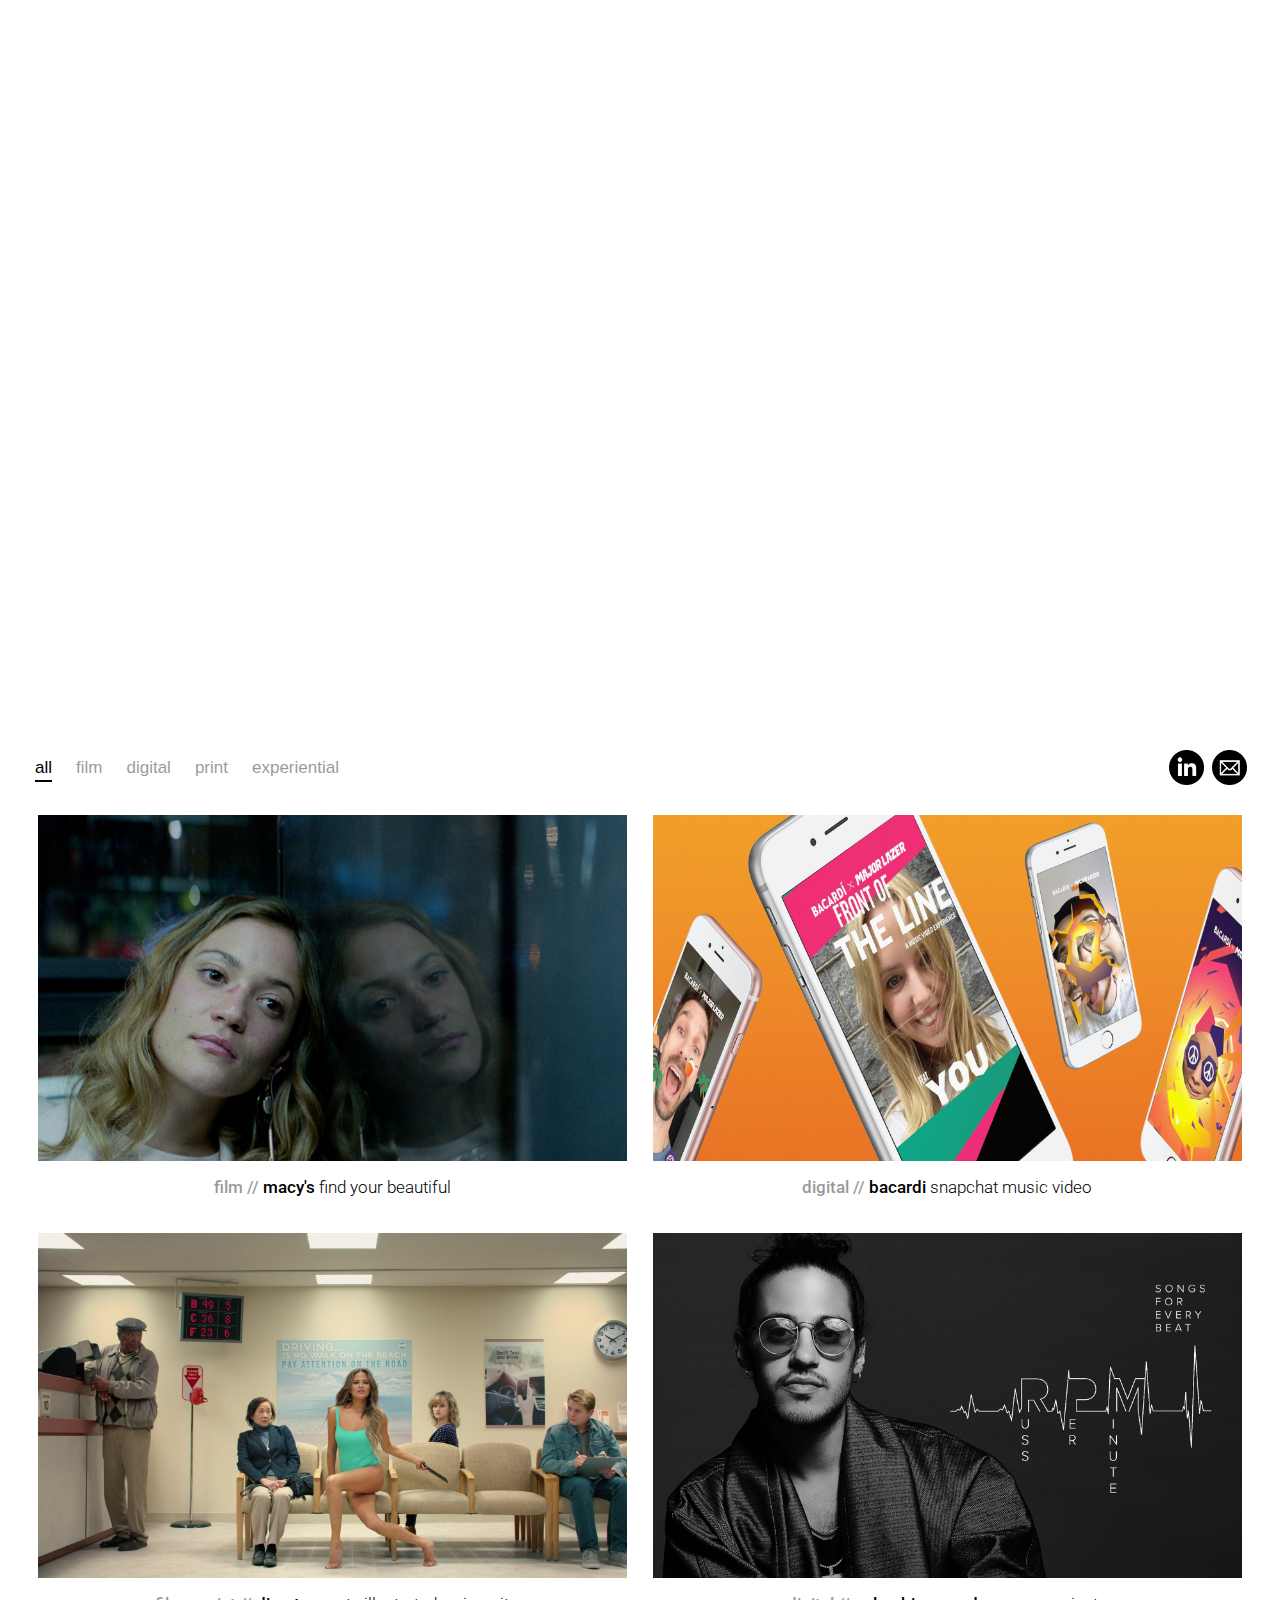
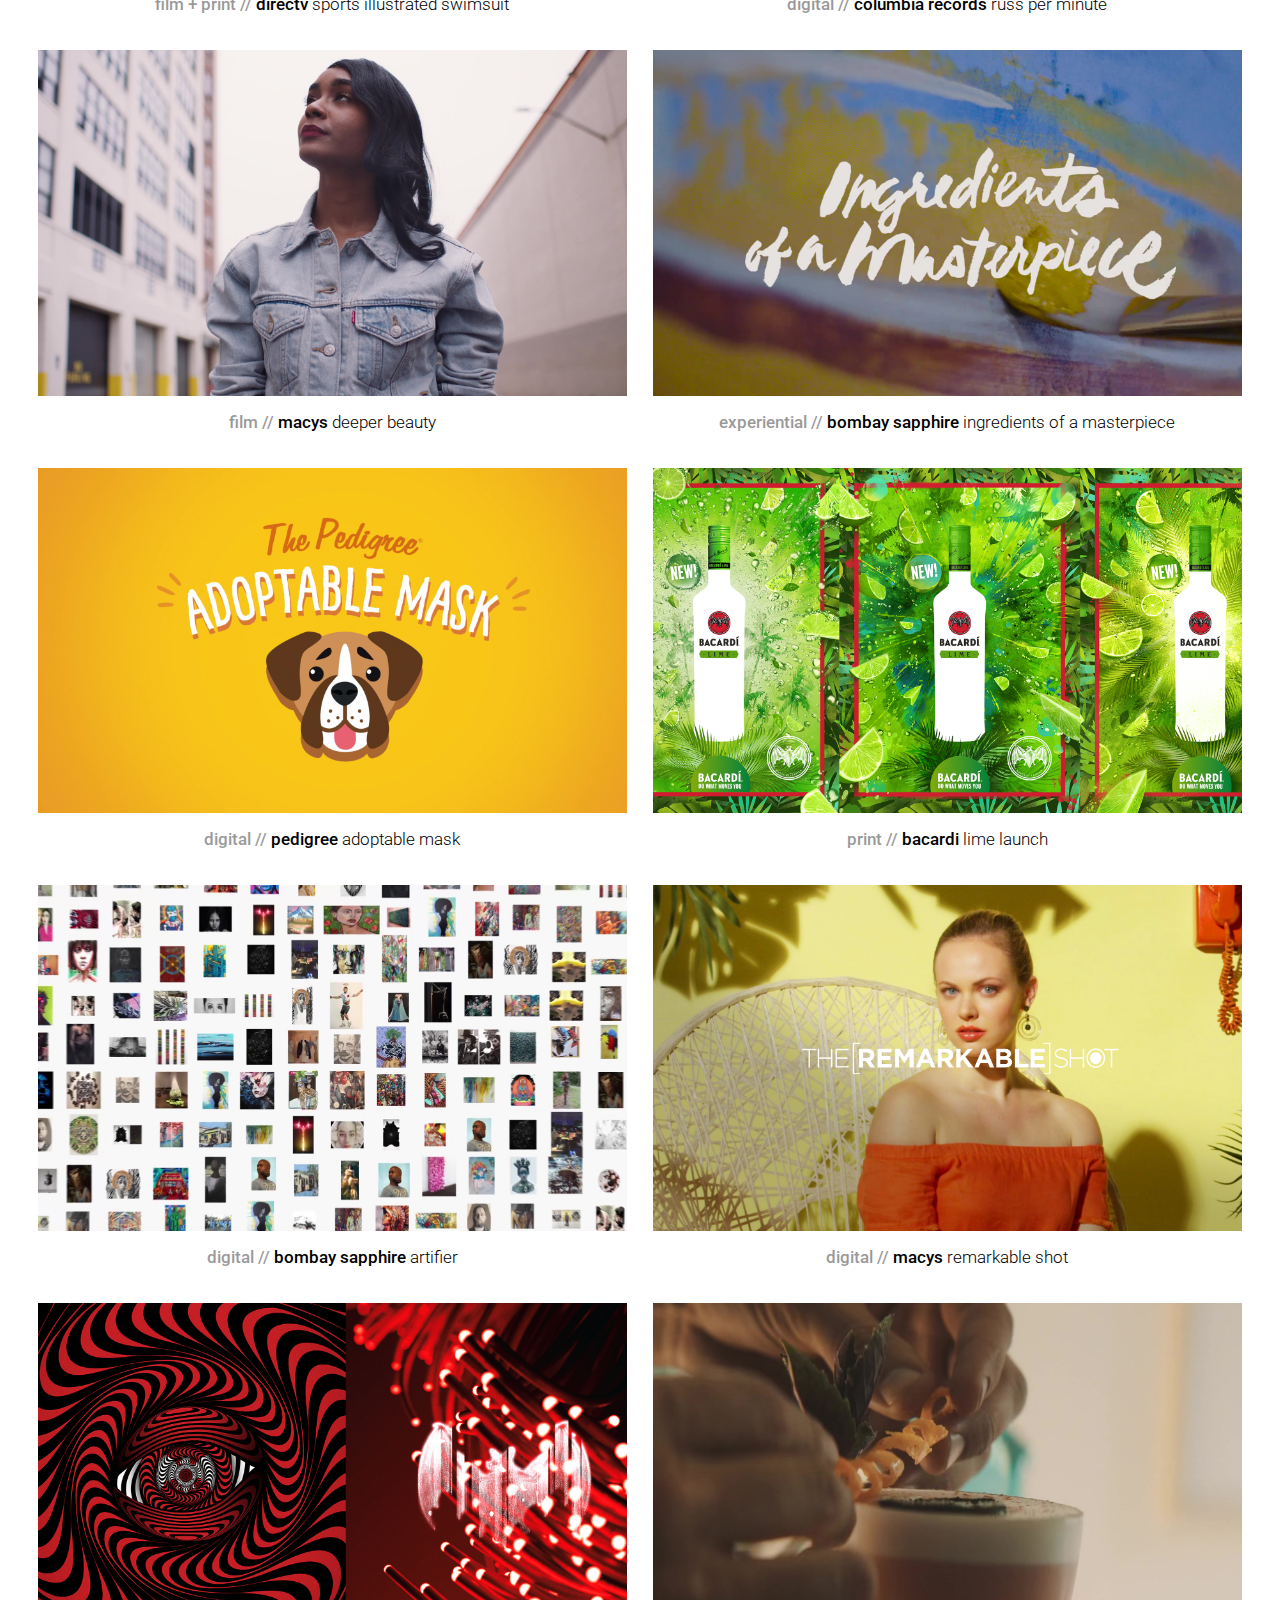
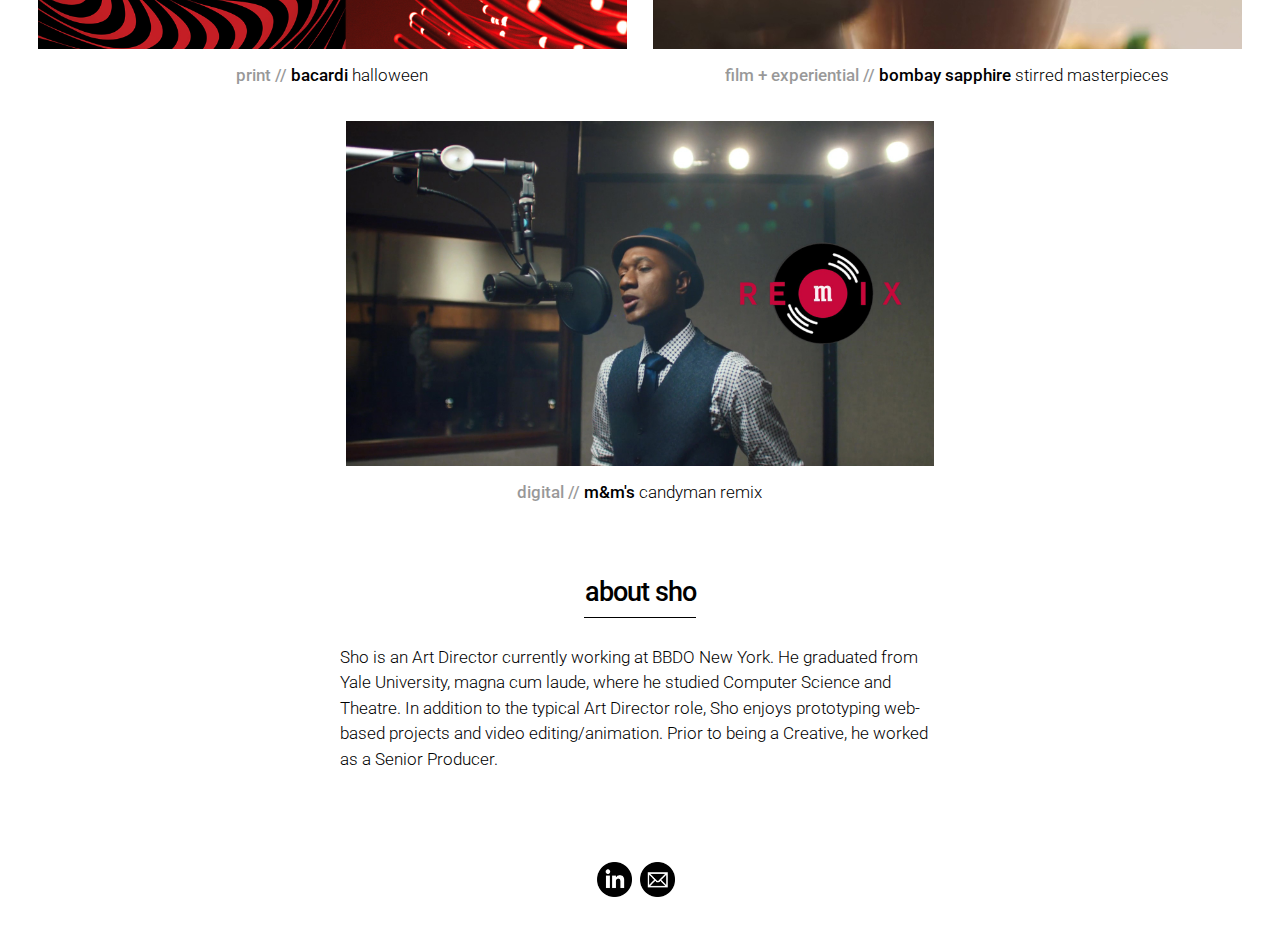
==== commit 4ee2dd98: "Adjusted kerning on header" ====
--- a/index.html
+++ b/index.html
@@ -1,12 +1,22 @@
 <!DOCTYPE html>
 <html lang="en">
 	<head>
+		<!-- Global site tag (gtag.js) - Google Analytics -->
+		<script async src="https://www.googletagmanager.com/gtag/js?id=UA-141013020-1"></script>
+		<script>
+		  window.dataLayer = window.dataLayer || [];
+		  function gtag(){dataLayer.push(arguments);}
+		  gtag('js', new Date());
+
+		  gtag('config', 'UA-141013020-1');
+		</script>
+
     	<meta charset="utf-8">
     	<meta name="description" content="Sho Matsuzaki is an Art Director based in New York City.">
     	<meta name="keywords" content="Sho Matsuzaki, art director, creative director, portfolio, advertising, commercial, producer, creative, tech">
     	<meta name="viewport" content="width=device-width, initial-scale=1">
 	
-		<title>Sho Matsuzaki</title>
+		<title>Sho Matsuzaki | Art Director</title>
 		
 		<link rel="stylesheet" href="css/style.css">
 		
@@ -39,8 +49,12 @@
 			</video>
 			<div id='name-flex'>
 				<div id ='name-block'>
-					<div id='name'><span class='rand1 ltr'> </span><span class='rand1 ltr'> </span><span class='rand1 ltr'> </span><span class='rand1 ltr'> </span><span class='rand1 ltr'> </span><span class='rand1 ltr'> </span><span class='rand1 ltr'> </span><span class='rand1 ltr'> </span><span class='rand1 ltr'> </span><span class='rand1 ltr'> </span><span class='rand1 ltr'> </span><span class='rand1 ltr'> </span><span class='rand1 ltr'> </span></div>
-					<div id='role'><span class='rand2 ltr'> </span><span class='rand2 ltr'> </span><span class='rand2 ltr'> </span><span class='rand2 ltr'> </span><span class='rand2 ltr'> </span><span class='rand2 ltr'> </span><span class='rand2 ltr'> </span><span class='rand2 ltr'> </span><span class='rand2 ltr'> </span><span class='rand2 ltr'> </span><span class='rand2 ltr'> </span><span class='rand2 ltr'> </span></div>
+					<div id='name' title='sho matsuzaki'>
+						<span class='rand1 ltr'> </span><span class='rand1 ltr'> </span><span class='rand1 ltr'> </span><span class='rand1 ltr'> </span><span class='rand1 ltr'> </span> <span class='rand1 ltr'> </span><span class='rand1 ltr'> </span><span class='rand1 ltr'> </span><span class='rand1 ltr'> </span><span class='rand1 ltr'> </span><span class='rand1 ltr'> </span><span class='rand1 ltr'> </span><span class='rand1 ltr'> </span>
+					</div>
+					<div id='role' title='art director'>
+						<span class='rand2 ltr'> </span><span class='rand2 ltr'> </span><span class='rand2 ltr'> </span><span class='rand2 ltr'> </span><span class='rand2 ltr'> </span><span class='rand2 ltr'> </span><span class='rand2 ltr'> </span><span class='rand2 ltr'> </span><span class='rand2 ltr'> </span><span class='rand2 ltr'> </span><span class='rand2 ltr'> </span><span class='rand2 ltr'> </span>
+					</div>
 				</div>
 			</div>
 		</div>
@@ -53,13 +67,13 @@
 					<button class='btn' onclick="filterSelection('print')">print</button>
 					<button class='btn' onclick="filterSelection('experiential')">experiential</button>
 				</div>
-				<a id='linkedin' href='https://www.linkedin.com/in/sho-matsuzaki-84176799/' target='_blank'></a>
-				<a id='email' href='mailto:sho.g.matsuzaki@gmail.com'></a>
+				<a id='linkedin' title='LinkedIn Link' href='https://www.linkedin.com/in/sho-matsuzaki-84176799/' target='_blank'></a>
+				<a id='email' title='Email Link' href='mailto:sho.g.matsuzaki@gmail.com'></a>
 			</div>
 			<div id='allprojects'>
 				<!-- macy's find your beautiful -->
 				<div class='project film'>
-					<a class='thumbnail' href='findyourbeautiful.html' style="background-image: url('img/findyourbeautiful.jpg');"></a>
+					<a class='thumbnail' title='Thumbnail for Macys Find Your Beautiful' href='findyourbeautiful.html' style="background-image: url('img/findyourbeautiful.jpg');"></a>
 					<div class='projectinfo'>
 						<div class='category'>film //</div>
 						macy's <span>find your beautiful</span>
@@ -67,7 +81,7 @@
 				</div>
 				<!-- bacardi snapchat music video -->
 				<div class='project digital'>
-					<a class='thumbnail' href='snapchatmusicvideo.html' style="background-image: url('img/snapchatmusicvideo.jpg');"></a>
+					<a class='thumbnail' title='Thumbnail for Bacardi Snapchat Music Video' href='snapchatmusicvideo.html' style="background-image: url('img/snapchatmusicvideo.jpg');"></a>
 					<div class='projectinfo'>
 						<div class='category'>digital //</div>
 						bacardi <span>snapchat music video</span>
@@ -75,7 +89,7 @@
 				</div>
 				<!-- directv sports illustrated swimsuit -->
 				<div class='project film print'>
-					<a class='thumbnail' href='siswimsuit.html' style="background-image: url('img/siswimsuit.jpg');"></a>
+					<a class='thumbnail' title='Thumbnail for DIRECTV Sports Illustrated Swimsuit' href='siswimsuit.html' style="background-image: url('img/siswimsuit.jpg');"></a>
 					<div class='projectinfo'>
 						<div class='category'>film + print //</div>
 						directv <span>sports illustrated swimsuit</span>
@@ -83,7 +97,7 @@
 				</div>
 				<!-- columbia records russ per minute -->
 				<div class='project digital'>
-					<a class='thumbnail' href='russperminute.html' style="background-image: url('img/russperminute.jpg');"></a>
+					<a class='thumbnail' title='Thumbnail for Columbia Records Russ Per Minute' href='russperminute.html' style="background-image: url('img/russperminute.jpg');"></a>
 					<div class='projectinfo'>
 						<div class='category'>digital //</div>
 						columbia records <span>russ per minute</span>
@@ -91,7 +105,7 @@
 				</div>
 				<!-- macys deeper beauty -->
 				<div class='project film'>
-					<a class='thumbnail' href='deeperbeauty.html' style="background-image: url('img/deeperbeauty.jpg');"></a>
+					<a class='thumbnail' title='Thumbnail for Macys Deeper Beauty' href='deeperbeauty.html' style="background-image: url('img/deeperbeauty.jpg');"></a>
 					<div class='projectinfo'>
 						<div class='category'>film //</div>
 						macys <span>deeper beauty</span>
@@ -99,14 +113,14 @@
 				</div>
 				<!-- bombay ingredients of a masterpiece -->
 				<div class='project experiential'>
-					<a class='thumbnail' href='ingredientsofamasterpiece.html' style="background-image: url('img/ingredientsofamasterpiece.jpg');"></a>
+					<a class='thumbnail' title='Thumbnail for Bombay Sapphire Ingredients of a Masterpiece' href='ingredientsofamasterpiece.html' style="background-image: url('img/ingredientsofamasterpiece.jpg');"></a>
 					<div class='projectinfo'>
 						<div class='category'>experiential //</div>
 						bombay sapphire <span>ingredients of a masterpiece</span></div>
 				</div>
 				<!-- pedigree adoptable mask -->
 				<div class='project digital'>
-					<a class='thumbnail' href='adoptablemask.html' style="background-image: url('img/adoptablemask.jpg');"></a>
+					<a class='thumbnail' title='Thumbnail for Pedigree Adoptable Mask' href='adoptablemask.html' style="background-image: url('img/adoptablemask.jpg');"></a>
 					<div class='projectinfo'>
 						<div class='category'>digital //</div>
 						pedigree <span>adoptable mask</span>
@@ -114,7 +128,7 @@
 				</div>
 				<!-- bacardi lime launch -->
 				<div class='project print'>
-					<a class='thumbnail' href='bacardilime.html' style="background-image: url('img/bacardilime.jpg');"></a>
+					<a class='thumbnail' title='Thumbnail for Bacardi Lime' href='bacardilime.html' style="background-image: url('img/bacardilime.jpg');"></a>
 					<div class='projectinfo'>
 						<div class='category'>print //</div>
 						bacardi <span>lime launch</span>
@@ -122,7 +136,7 @@
 				</div>
 				<!-- bombay artifier -->
 				<div class='project digital'>
-					<a class='thumbnail' href='artifier.html' style="background-image: url('img/artifier.jpg');"></a>
+					<a class='thumbnail' title='Thumbnail for Bombay Sapphire Artifier' href='artifier.html' style="background-image: url('img/artifier.jpg');"></a>
 					<div class='projectinfo'>
 						<div class='category'>digital //</div>
 						bombay sapphire <span>artifier</span>
@@ -130,7 +144,7 @@
 				</div>
 				<!-- macys remarkable shot -->
 				<div class='project digital'>
-					<a class='thumbnail' href='remarkableshot.html' style="background-image: url('img/remarkableshot.jpg');"></a>
+					<a class='thumbnail' title='Thumbnail for Macys Remarkable Shot' href='remarkableshot.html' style="background-image: url('img/remarkableshot.jpg');"></a>
 					<div class='projectinfo'>
 						<div class='category'>digital //</div>
 						macys <span>remarkable shot</span>
@@ -138,7 +152,7 @@
 				</div>
 				<!-- bacardi halloween -->
 				<div class='project print'>
-					<a class='thumbnail' href='bacardihalloween.html' style="background-image: url('img/bacardihalloween.jpg');"></a>
+					<a class='thumbnail' title='Thumbnail for Bacardi Halloween' href='bacardihalloween.html' style="background-image: url('img/bacardihalloween.jpg');"></a>
 					<div class='projectinfo'>
 						<div class='category'>print //</div>
 						bacardi <span>halloween</span>
@@ -146,7 +160,7 @@
 				</div>
 				<!-- bombay stirred masterpieces -->
 				<div class='project film experiential'>
-					<a class='thumbnail' href='stirredmasterpieces.html' style="background-image: url('img/stirredmasterpieces.jpg');"></a>
+					<a class='thumbnail' title='Thumbnail for Bombay Sapphire Stirred Masterpieces' href='stirredmasterpieces.html' style="background-image: url('img/stirredmasterpieces.jpg');"></a>
 					<div class='projectinfo'>
 						<div class='category'>film + experiential //</div>
 						bombay sapphire <span>stirred masterpieces</span>
@@ -154,7 +168,7 @@
 				</div>
 				<!-- m&m's candyman remix -->
 				<div class='project digital'>
-					<a class='thumbnail' href='candymanremix.html' style="background-image: url('img/candymanremix.jpg');"></a>
+					<a class='thumbnail' title='Thumbnail for M&Ms Candyman Remix' href='candymanremix.html' style="background-image: url('img/candymanremix.jpg');"></a>
 					<div class='projectinfo'>
 						<div class='category'>digital //</div>
 						m&m's <span>candyman remix</span>
@@ -166,8 +180,8 @@
 				Sho is an Art Director currently working at BBDO New York. He graduated from Yale University, magna cum laude, where he studied Computer Science and Theatre. In addition to the typical Art Director role, Sho enjoys prototyping web-based projects and video editing/animation. Prior to being a Creative, he worked as a Senior Producer.
 			</div>
 			<div class='subheader centered'>
-				<a id='linkedin' href='https://www.linkedin.com/in/sho-matsuzaki-84176799/' target='_blank'></a>
-				<a id='email' href='mailto:sho.g.matsuzaki@gmail.com'></a>
+				<a id='linkedin' title='LinkedIn Link' href='https://www.linkedin.com/in/sho-matsuzaki-84176799/' target='_blank'></a>
+				<a id='email' title='Email Link' href='mailto:sho.g.matsuzaki@gmail.com'></a>
 			</div>
 		</div>
 		<script type='text/javascript' src='js/main.js'></script>
--- a/css/style.css
+++ b/css/style.css
@@ -264,7 +264,7 @@
 	display: block;
 	font-weight: 300;
 	line-height: 1.5;
-	text-align: center;
+	text-align: left;
 }
 
 h2 {
@@ -426,20 +426,26 @@
 
 	#name {
 		letter-spacing: -2px;
+		font-size: 21px;
+	}
+
+	#role {
+		letter-spacing: -1px;
+		font-size: 14px;
+		margin-top: 6px;
+	}
+
+	h2, #subname, h3 {
+		letter-spacing: -1px;
 		font-size: 16px;
 	}
 
-	#role, h2, #subname, h3 {
-		letter-spacing: -1px;
-		font-size: 12px;
-	}
-
 	#name span {
-		width: 22px;
+		width: 16px;
 	}
 
 	#role span {
-		width: 14px;
+		width: 10px;
 	}
 
 	#linkedin, #email {
@@ -470,7 +476,7 @@
 
 	#about {
 		margin: 20px auto 70px auto;
-		width: 100%;
+		width: 90%;
 	}
 	
 	h2 {
@@ -484,7 +490,7 @@
 
 	p {
 		font-size: 13px;
-		width: 100%;
+		width: 90%;
 	}
 
 	#nav {
@@ -518,6 +524,26 @@
 	}
 }
 
+@media only screen and (min-width: 350px) {
+	#name {
+		letter-spacing: -2px;
+		font-size: 25px;
+	}
+
+	#role {
+		letter-spacing: -1px;
+		font-size: 16px;
+	}
+
+	#name span {
+		width: 18px;
+	}
+
+	#role span {
+		width: 12px;
+	}
+}
+
 @media only screen and (min-width: 768px) {
 	#container {
 		margin: 0 25px;
@@ -529,7 +555,7 @@
 
 	#name {
 		letter-spacing: -2px;
-		font-size: 50px;
+		font-size: 40px;
 	}
 
 	#role, h2, #subname, h3 {
@@ -538,11 +564,11 @@
 	}
 
 	#name span {
-		width: 55px;
+		width: 34px;
 	}
 
 	#role span {
-		width: 40px;
+		width: 24px;
 	}
 
 	#linkedin, #email {
@@ -620,6 +646,26 @@
 		margin: 0 10px;
 	}
 
+	#name {
+		letter-spacing: -2px;
+		font-size: 50px;
+		/*font-size: 44px;*/
+	}
+
+	#role {
+		margin-top: 10px;
+	}
+
+	#name span {
+		width: 38px;
+		/*width: 46px;*/
+	}
+
+	#role span {
+		width: 24px;
+		/*width: 32px;*/
+	}
+
 	#about, p {
 		width: 600px;
 	}
@@ -658,7 +704,15 @@
 
 	#name {
 		letter-spacing: -3px;
-		font-size: 70px;
+		font-size: 60px;
+	}
+
+	#name span {
+		width: 44px;
+	}
+
+	#role span {
+		width: 32px;
 	}
 
 	#role, #subname, h3 {
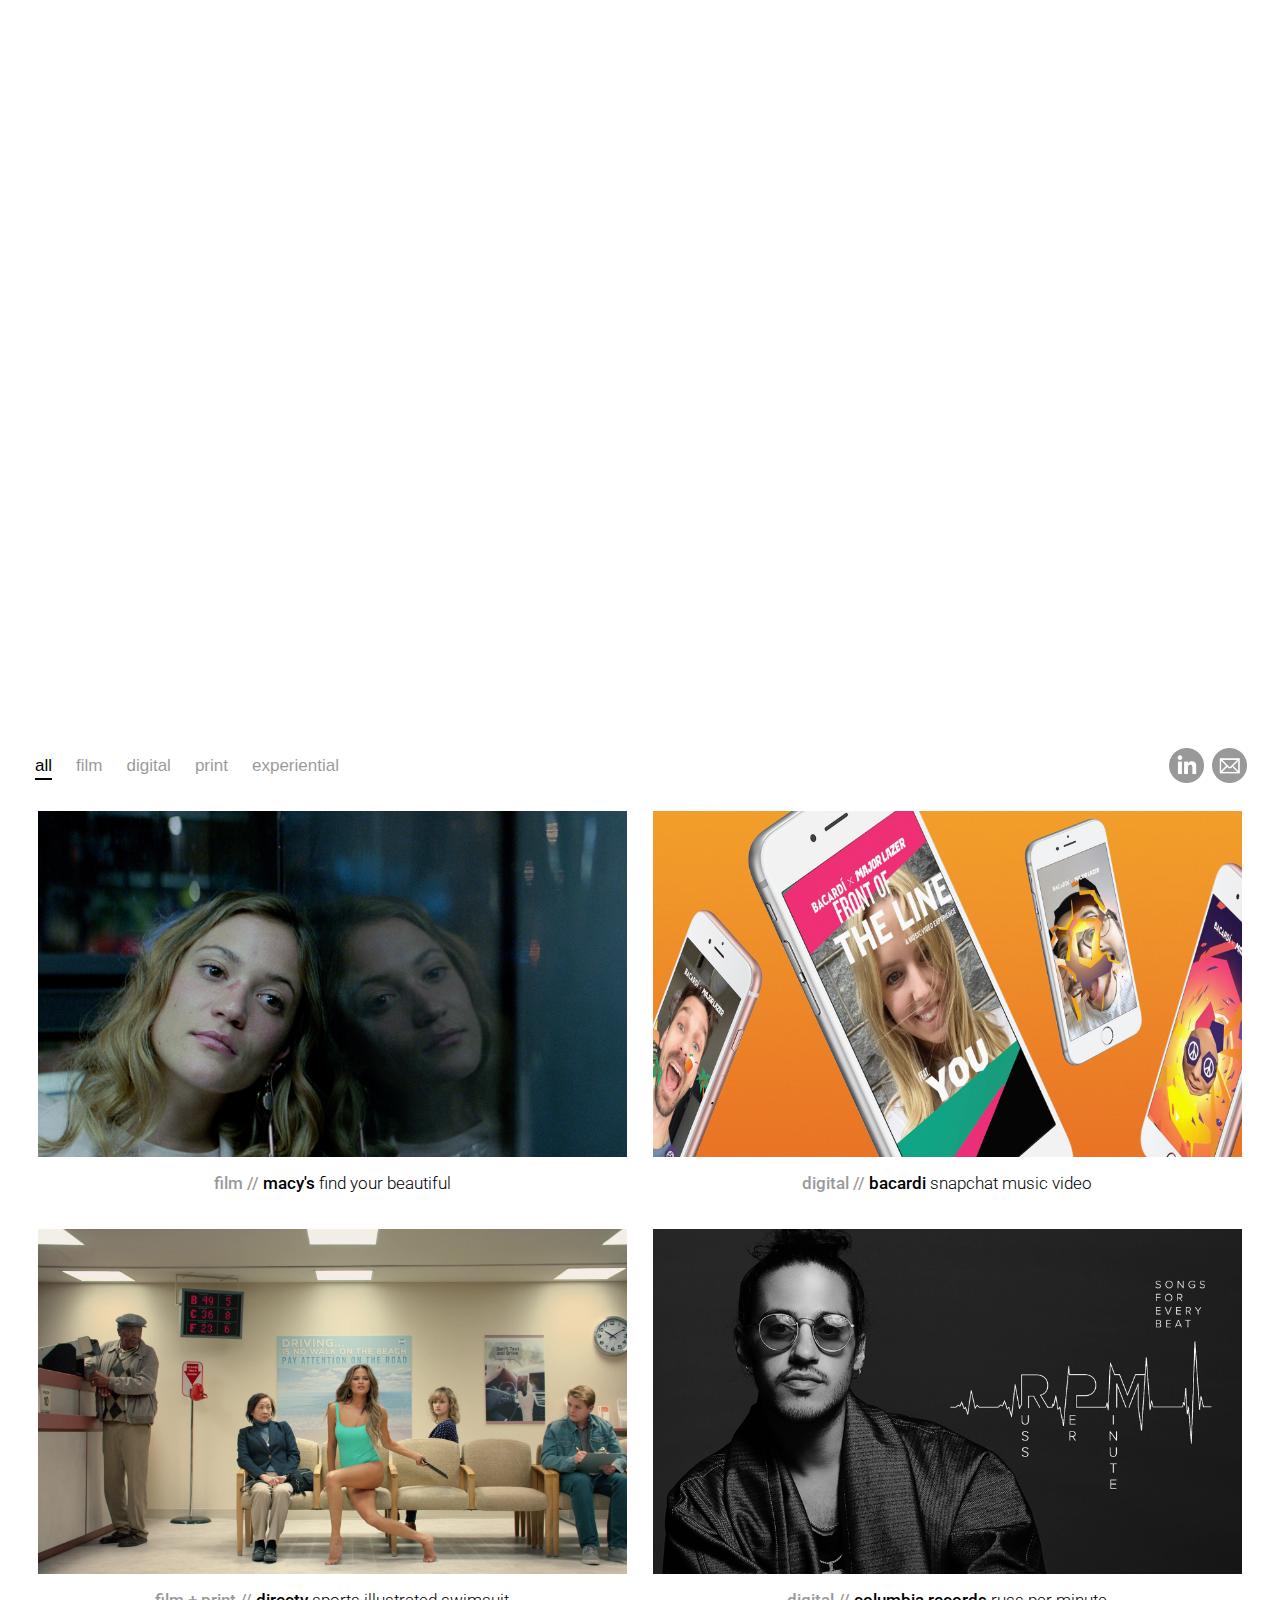
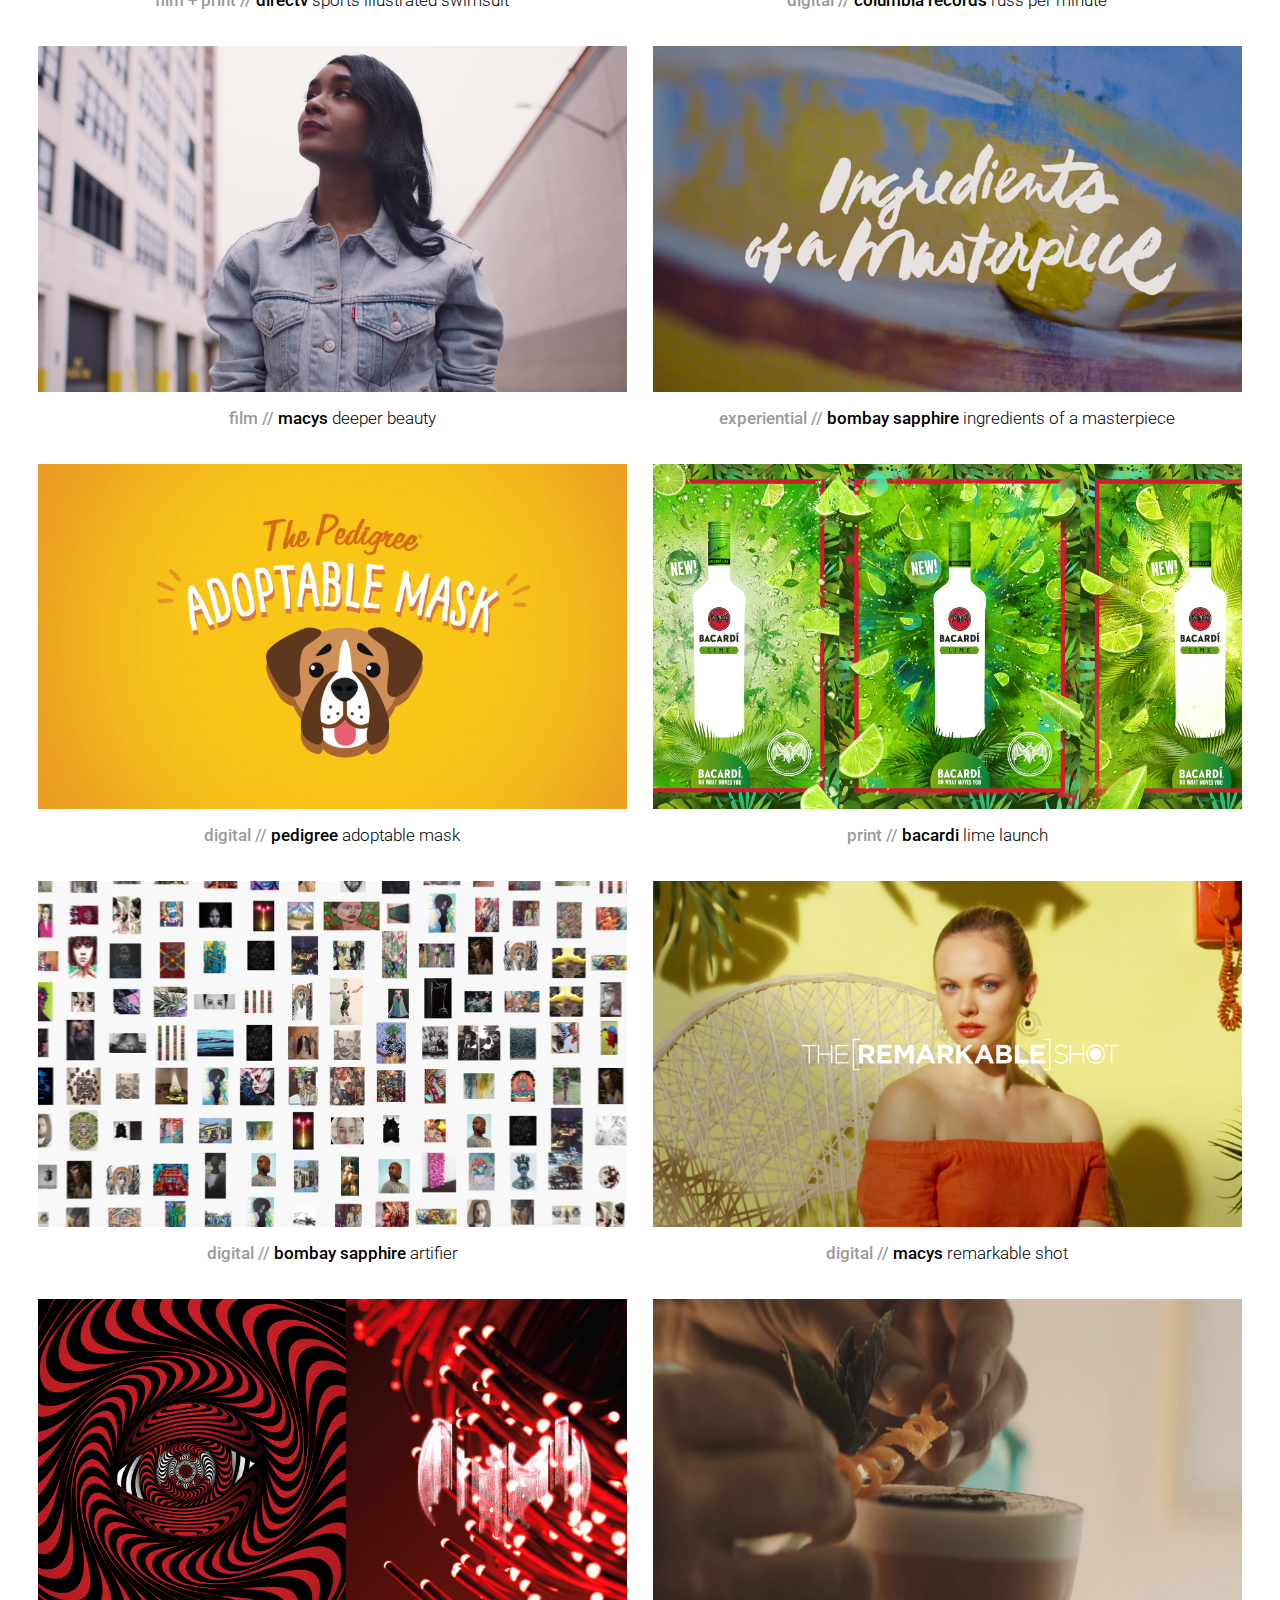
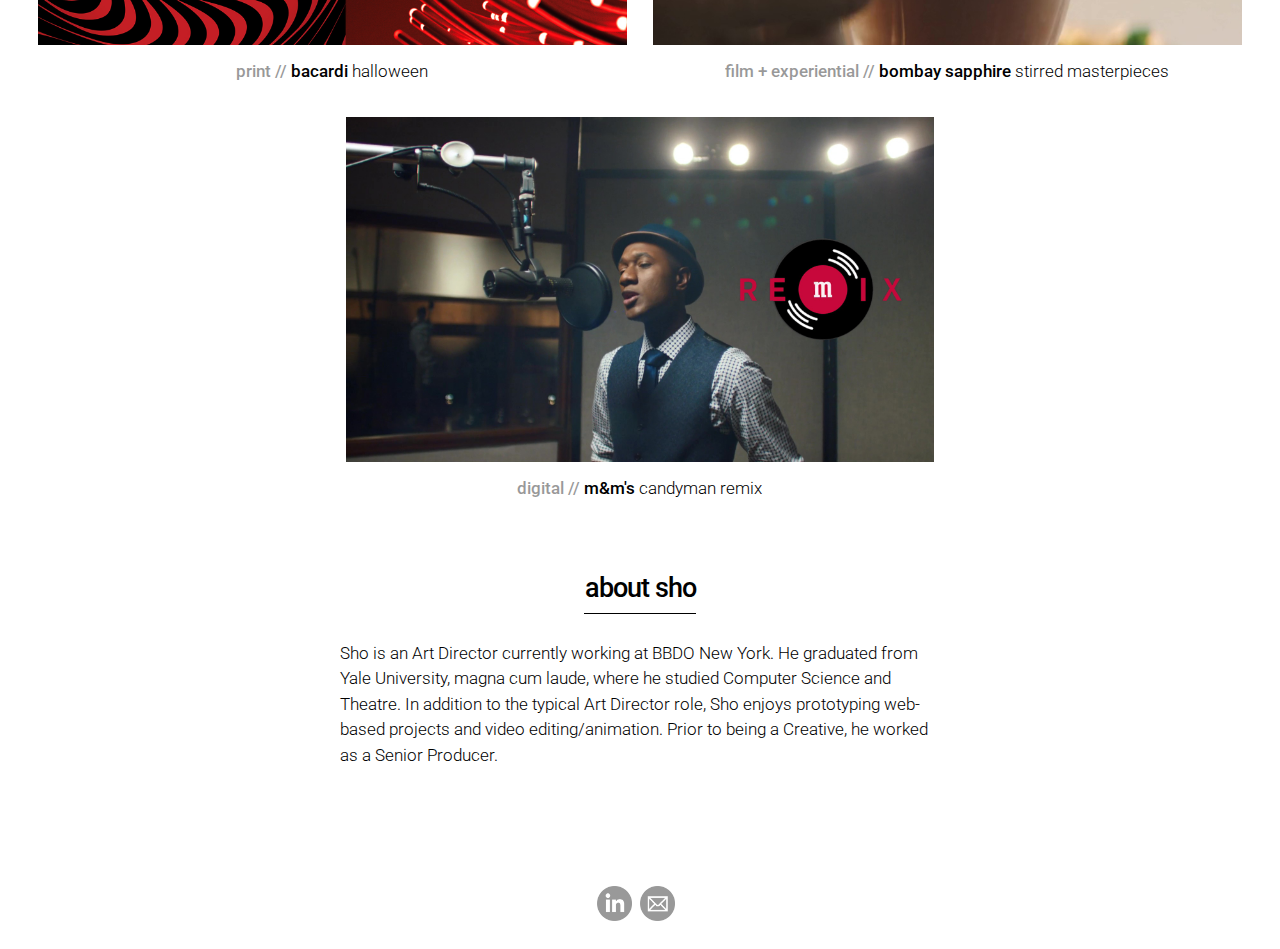
==== commit 56530841: "Added sticky subheader" ====
--- a/index.html
+++ b/index.html
@@ -58,18 +58,18 @@
 				</div>
 			</div>
 		</div>
+		<div id='stickyheader' class='subheader rightaligned'>
+			<div id='btncontainer'>
+				<button class='btn active' onclick="filterSelection('all')">all</button>
+				<button class='btn' onclick="filterSelection('film')">film</button>
+				<button class='btn' onclick="filterSelection('digital')">digital</button>
+				<button class='btn' onclick="filterSelection('print')">print</button>
+				<button class='btn' onclick="filterSelection('experiential')">experiential</button>
+			</div>
+			<a class='linkedin' title='LinkedIn Link' href='https://www.linkedin.com/in/sho-matsuzaki-84176799/' target='_blank'></a>
+			<a class='email' title='Email Link' href='mailto:sho.g.matsuzaki@gmail.com'></a>
+		</div>
 		<div id='container'>
-			<div class='subheader rightaligned'>
-				<div id='btncontainer'>
-					<button class='btn active' onclick="filterSelection('all')">all</button>
-					<button class='btn' onclick="filterSelection('film')">film</button>
-					<button class='btn' onclick="filterSelection('digital')">digital</button>
-					<button class='btn' onclick="filterSelection('print')">print</button>
-					<button class='btn' onclick="filterSelection('experiential')">experiential</button>
-				</div>
-				<a id='linkedin' title='LinkedIn Link' href='https://www.linkedin.com/in/sho-matsuzaki-84176799/' target='_blank'></a>
-				<a id='email' title='Email Link' href='mailto:sho.g.matsuzaki@gmail.com'></a>
-			</div>
 			<div id='allprojects'>
 				<!-- macy's find your beautiful -->
 				<div class='project film'>
@@ -180,8 +180,8 @@
 				Sho is an Art Director currently working at BBDO New York. He graduated from Yale University, magna cum laude, where he studied Computer Science and Theatre. In addition to the typical Art Director role, Sho enjoys prototyping web-based projects and video editing/animation. Prior to being a Creative, he worked as a Senior Producer.
 			</div>
 			<div class='subheader centered'>
-				<a id='linkedin' title='LinkedIn Link' href='https://www.linkedin.com/in/sho-matsuzaki-84176799/' target='_blank'></a>
-				<a id='email' title='Email Link' href='mailto:sho.g.matsuzaki@gmail.com'></a>
+				<a class='linkedin' title='LinkedIn Link' href='https://www.linkedin.com/in/sho-matsuzaki-84176799/' target='_blank'></a>
+				<a class='email' title='Email Link' href='mailto:sho.g.matsuzaki@gmail.com'></a>
 			</div>
 		</div>
 		<script type='text/javascript' src='js/main.js'></script>
--- a/css/style.css
+++ b/css/style.css
@@ -96,7 +96,31 @@
 	-moz-box-align: center;
 	-ms-flex-align: center;
 	-webkit-align-items: center;
-}
+	z-index: 100;
+}
+
+.sticky {
+	position: fixed;
+	top: 0;
+	width: 100%;
+	background-color: #ffffff;
+}
+
+/*#stickyheader {
+	display: flex;
+	display: -webkit-flex;
+
+	align-items: center;
+	-webkit-box-align: center;
+	-moz-box-align: center;
+	-ms-flex-align: center;
+	-webkit-align-items: center;
+	position: fixed;
+	top: 0;
+	width: 100%;
+	background-color: #ffffff;
+	z-index: 100;
+}*/
 
 .rightaligned {
 	justify-content: flex-end;
@@ -112,16 +136,37 @@
 	-ms-flex-pack: center;
 }
 
-#linkedin {
+.linkedin {
 	background-image: url('../img/linkedin-icon-bk.png');
 	background-size: cover;
 	cursor: pointer;
-}
-
-#email {
+	opacity: .4;
+	transition: opacity .5s ease;
+	-o-transition: opacity .5s ease;
+ 	-ms-transition: opacity .5s ease;
+ 	-moz-transition: opacity .5s ease;
+ 	-webkit-transition: opacity .5s ease;
+}
+
+.email {
 	background-image: url('../img/email-icon-bk.png');
 	background-size: cover;
 	cursor: pointer;
+	opacity: .4;
+	transition: opacity .5s ease;
+	-o-transition: opacity .5s ease;
+ 	-ms-transition: opacity .5s ease;
+ 	-moz-transition: opacity .5s ease;
+ 	-webkit-transition: opacity .5s ease;
+}
+
+.linkedin:hover, .email:hover {
+	opacity: 1;
+	transition: opacity .5s ease;
+	-o-transition: opacity .5s ease;
+ 	-ms-transition: opacity .5s ease;
+ 	-moz-transition: opacity .5s ease;
+ 	-webkit-transition: opacity .5s ease;
 }
 
 .category {
@@ -158,9 +203,13 @@
 	top: 110%;
 	height: 2px;
 	background: #000;
-	transform: scaleX(var(--scale));
-	transform-origin: var(--x) 50%;
+	-webkit-transform: scaleX(var(--scale));
+	        transform: scaleX(var(--scale));
+	-webkit-transform-origin: var(--x) 50%;
+	        transform-origin: var(--x) 50%;
+	transition: -webkit-transform .3s cubic-bezier(.535, .05, .355, 1);
 	transition: transform .3s cubic-bezier(.535, .05, .355, 1);
+	transition: transform .3s cubic-bezier(.535, .05, .355, 1), -webkit-transform .3s cubic-bezier(.535, .05, .355, 1);
 }
 
 button:hover {
@@ -199,9 +248,13 @@
 	top: 110%;
 	height: 2px;
 	background: #000;
-	transform: scaleX(var(--scale));
-	transform-origin: var(--x) 50%;
+	-webkit-transform: scaleX(var(--scale));
+	        transform: scaleX(var(--scale));
+	-webkit-transform-origin: var(--x) 50%;
+	        transform-origin: var(--x) 50%;
+	transition: -webkit-transform .3s cubic-bezier(.535, .05, .355, 1);
 	transition: transform .3s cubic-bezier(.535, .05, .355, 1);
+	transition: transform .3s cubic-bezier(.535, .05, .355, 1), -webkit-transform .3s cubic-bezier(.535, .05, .355, 1);
 }
 
 .show {
@@ -293,6 +346,7 @@
 	height: 1px;
 	color: #000;
 	background-color: #000;
+	margin: 0;
 }
 
 #projectcontainer {
@@ -412,12 +466,14 @@
 /*----------------------------------*/
 
 @media only screen and (min-width: 100px) {
-	#container {
-		margin: 0 20px;
+	#container, #stickyheader {
+		padding-left: 20px;
+		padding-right: 20px;
 	}
 
 	.subheader {
-		margin: 16px 0;
+		padding-top: 16px;
+		padding-bottom: 16px;
 	}
 
 	.projectvid {
@@ -448,12 +504,12 @@
 		width: 10px;
 	}
 
-	#linkedin, #email {
+	.linkedin, .email {
 		width: 23px;
 		height: 23px;
 	}
 
-	#linkedin {
+	.linkedin {
 		margin-right: 6px;
 	}
 
@@ -545,12 +601,18 @@
 }
 
 @media only screen and (min-width: 768px) {
-	#container {
-		margin: 0 25px;
-	}
-
-	.subheader, .projectvid {
-		margin: 30px 0;
+	#container, #stickyheader {
+		padding-left: 25px;
+		padding-right: 25px;
+	}
+
+	.subheader {
+		padding-top: 28px;
+		padding-bottom: 28px;
+	}
+
+	.projectvid {
+		margin: 28px 0;
 	}
 
 	#name {
@@ -571,7 +633,7 @@
 		width: 24px;
 	}
 
-	#linkedin, #email {
+	.linkedin, .email {
 		width: 35px;
 		height: 35px;
 		margin-right: 8px;
@@ -694,11 +756,17 @@
 }
 
 @media only screen and (min-width: 1500px) {
-	#container {
-		margin: 0 30px;
-	}
-
-	.subheader, .projectvid {
+	#container, #stickyheader {
+		padding-left: 30px;
+		padding-right: 30px;
+	}
+
+	.subheader {
+		padding-top: 32px;
+		padding-bottom: 32px;
+	}
+
+	.projectvid {
 		margin: 35px 0;
 	}
 
@@ -720,7 +788,7 @@
 		font-size: 36px;
 	}
 
-	#linkedin, #email {
+	.linkedin, .email {
 		width: 40px;
 		height: 40px;
 		margin-right: 10px;
